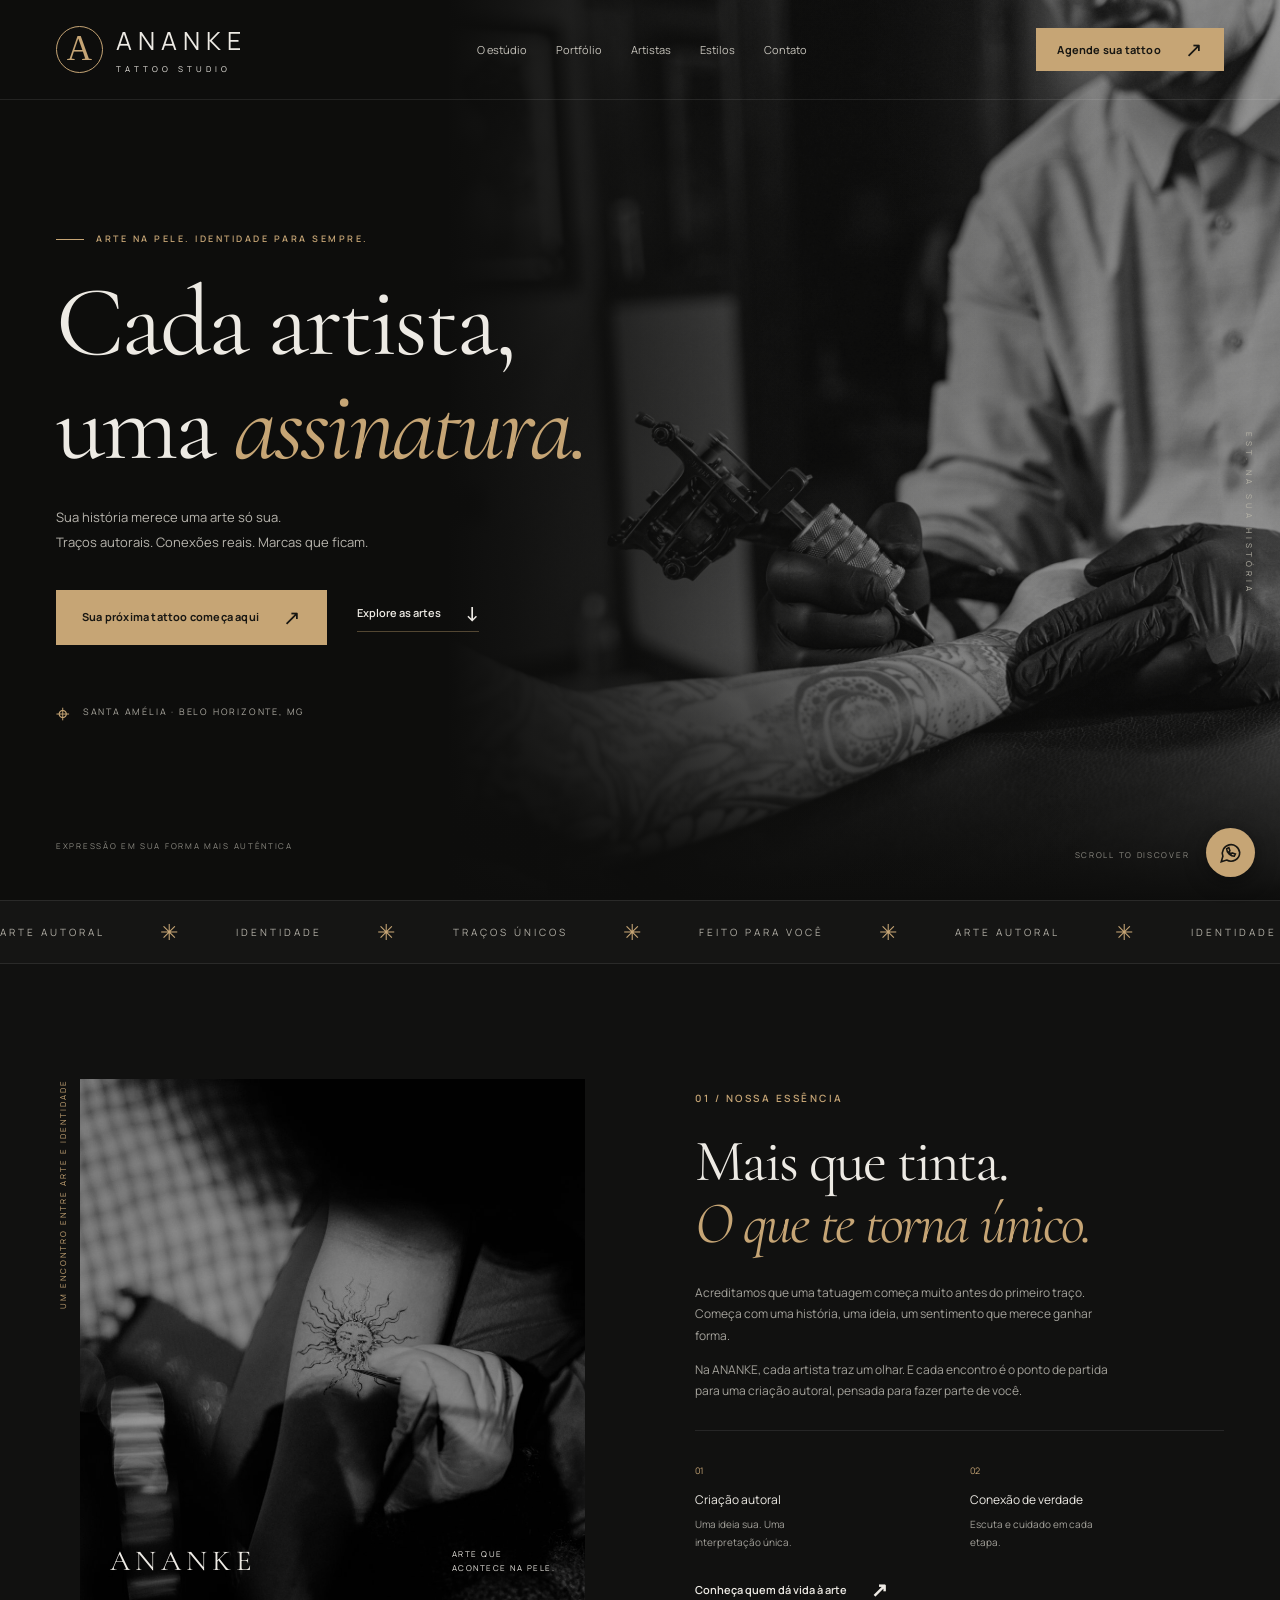
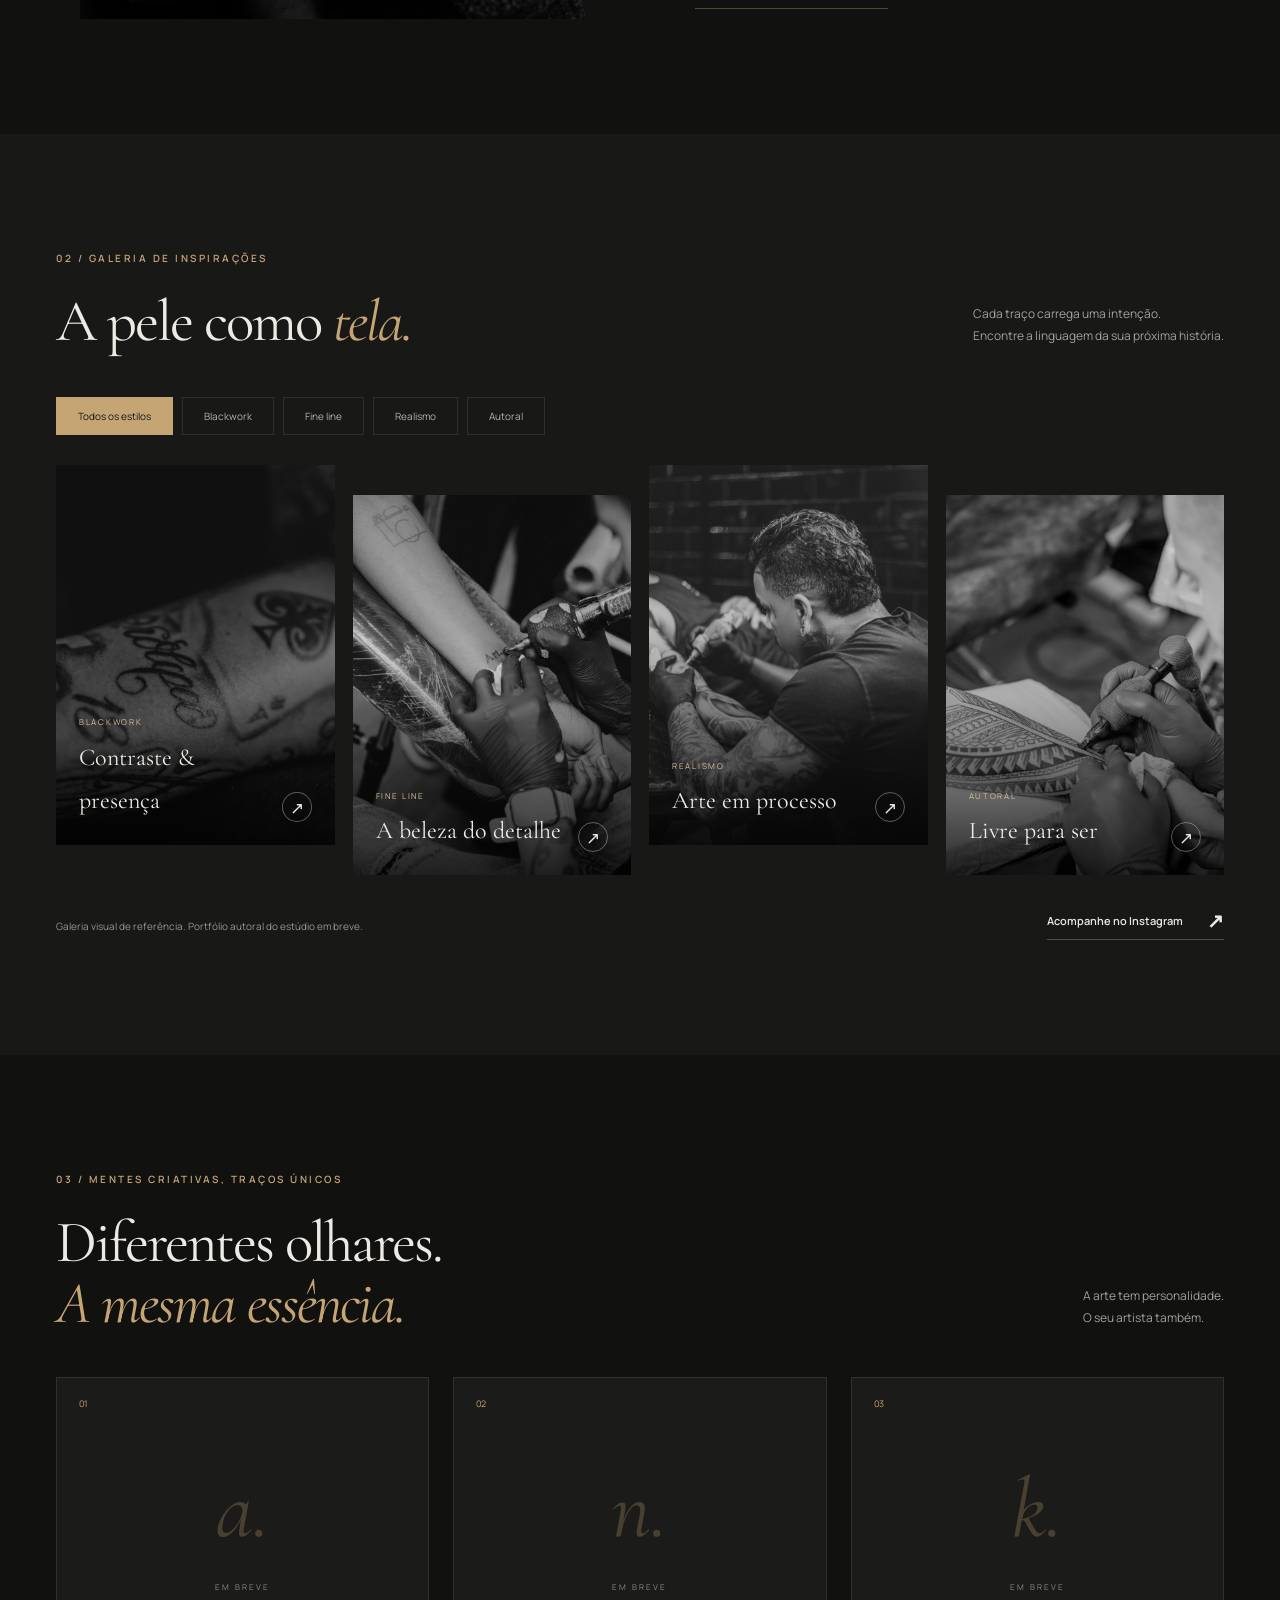
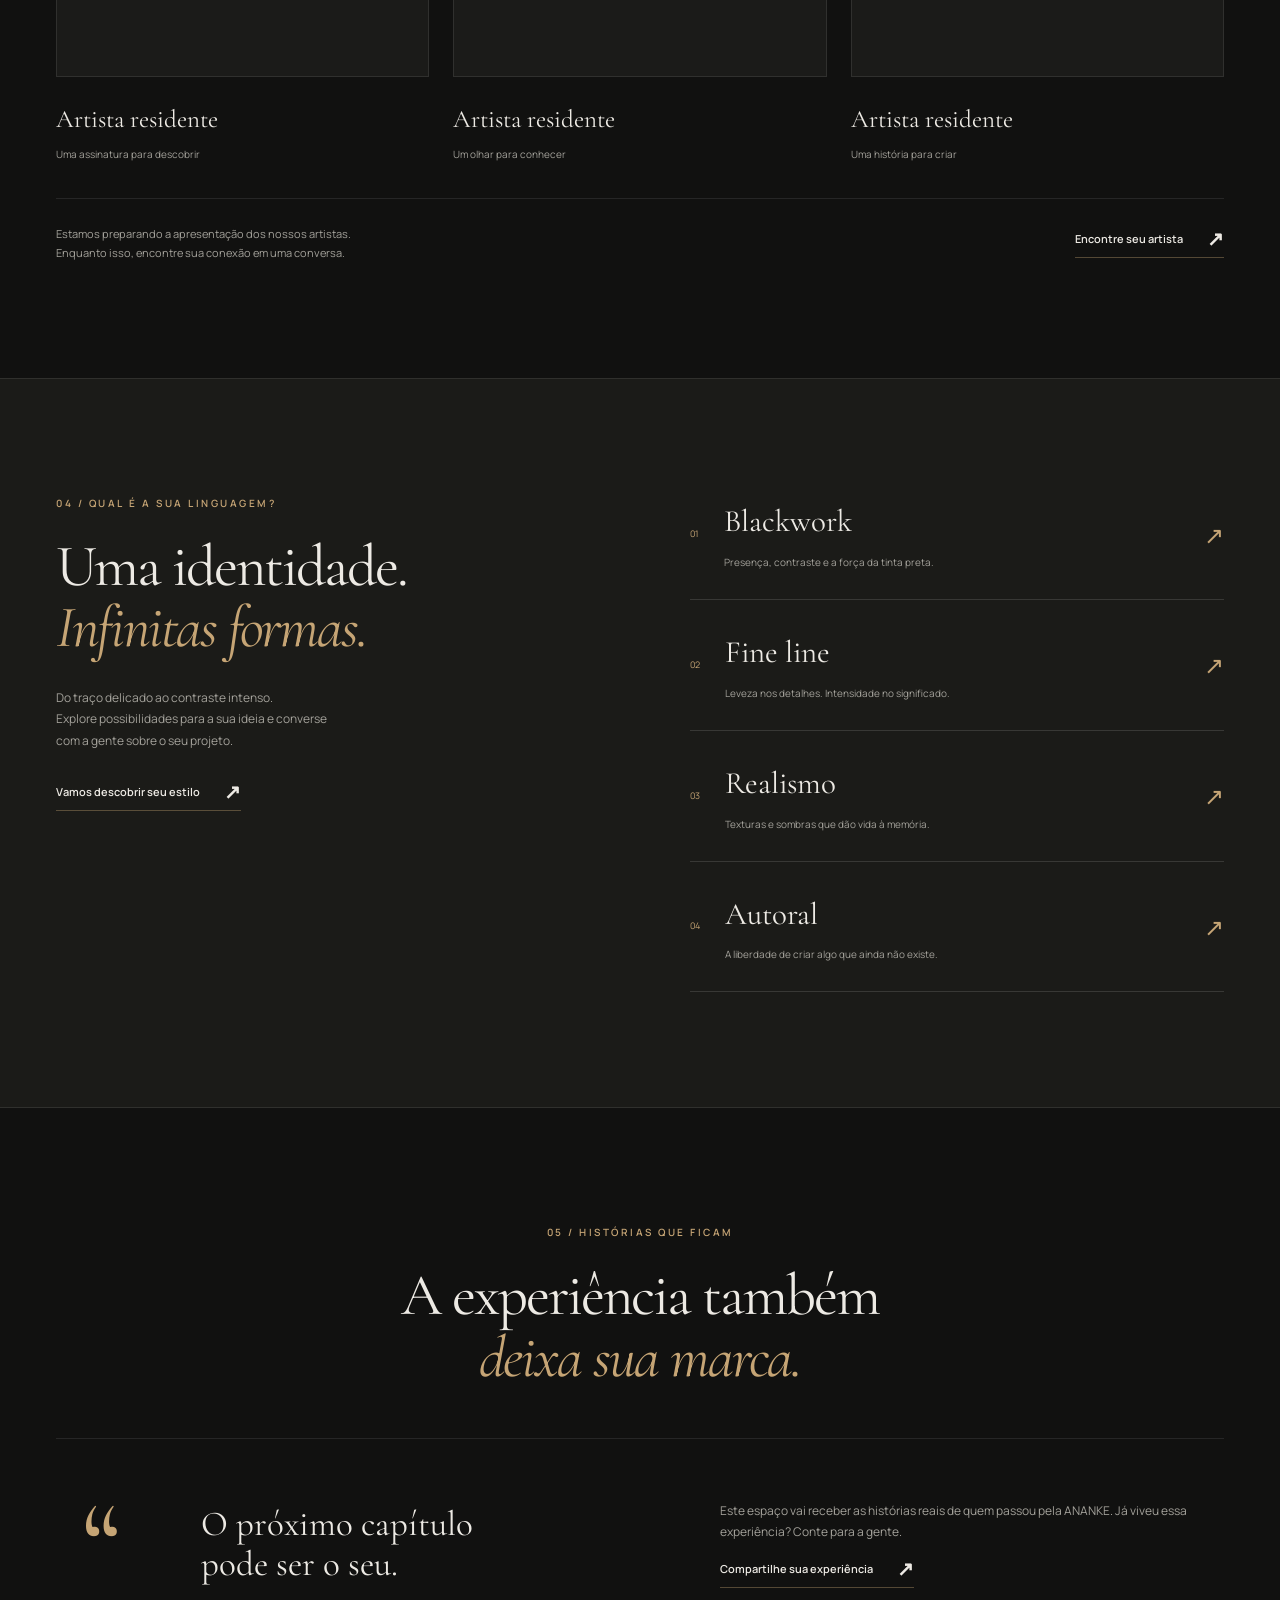
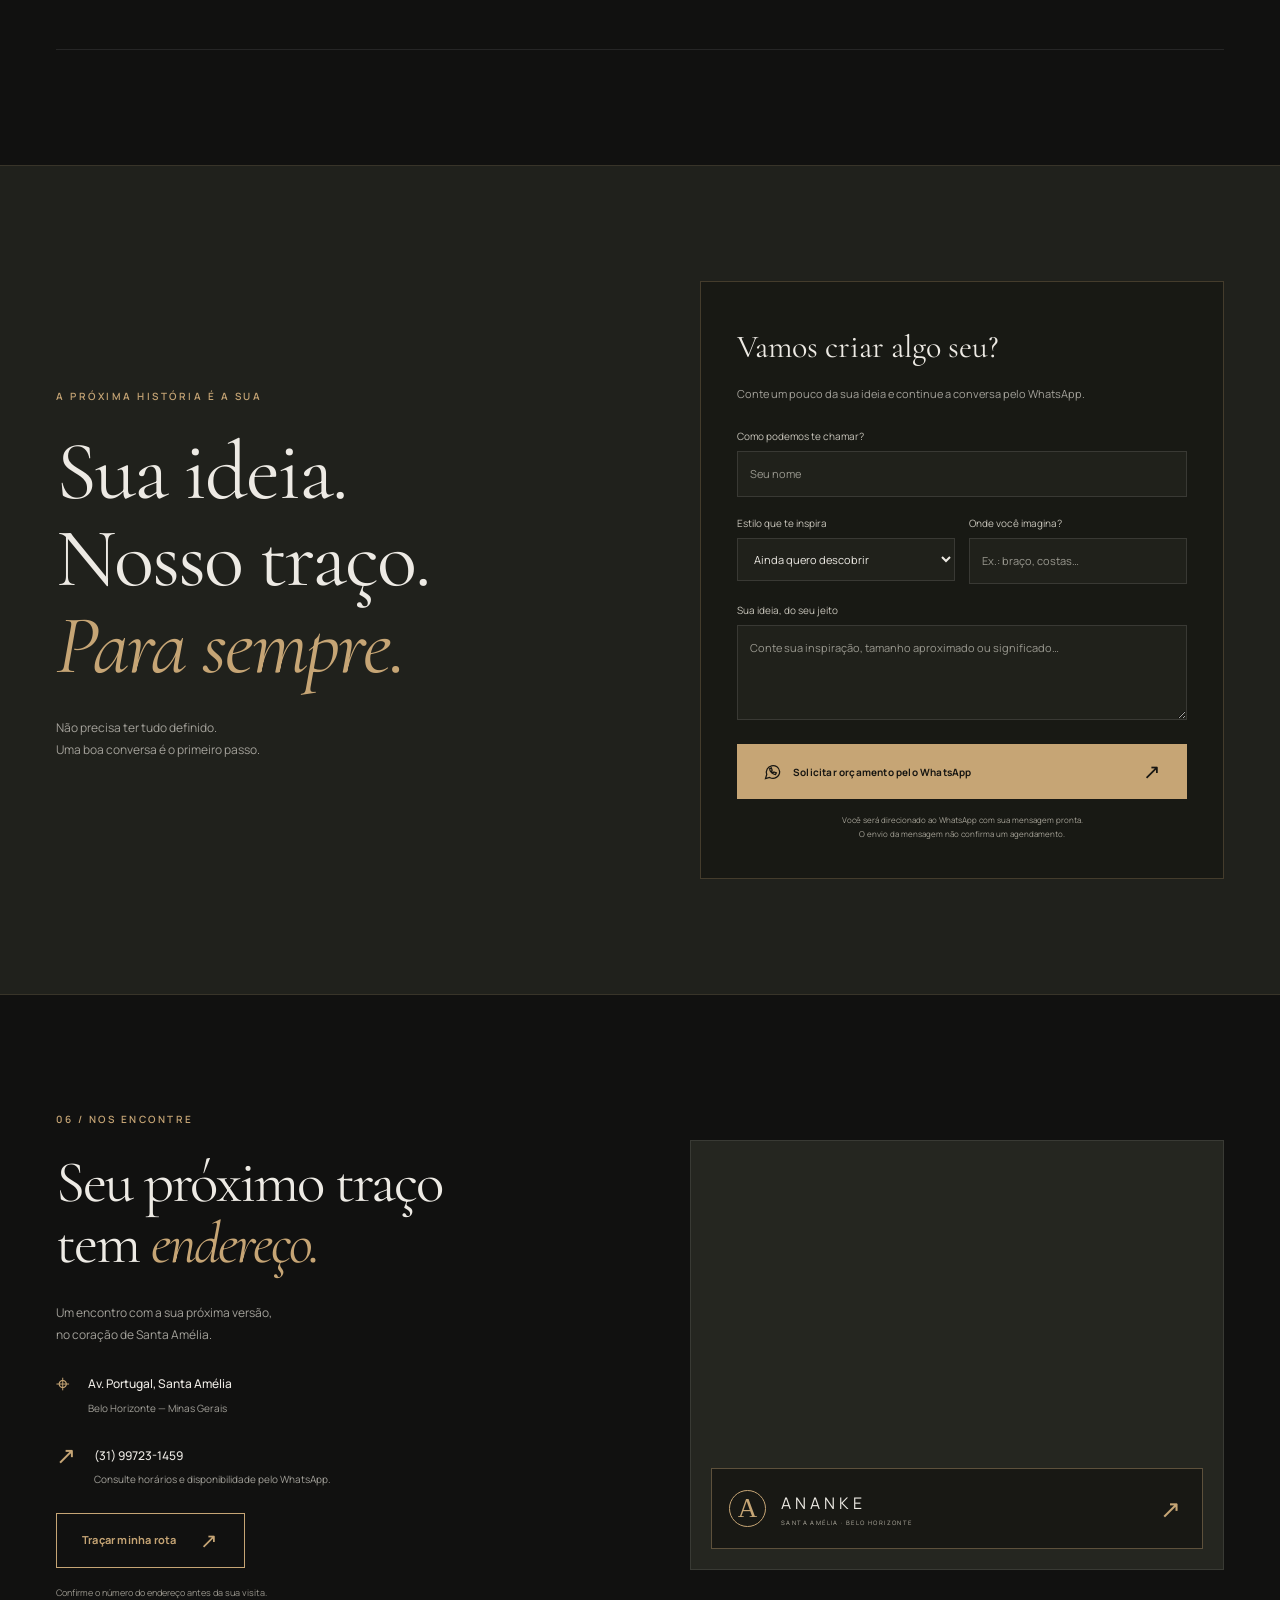
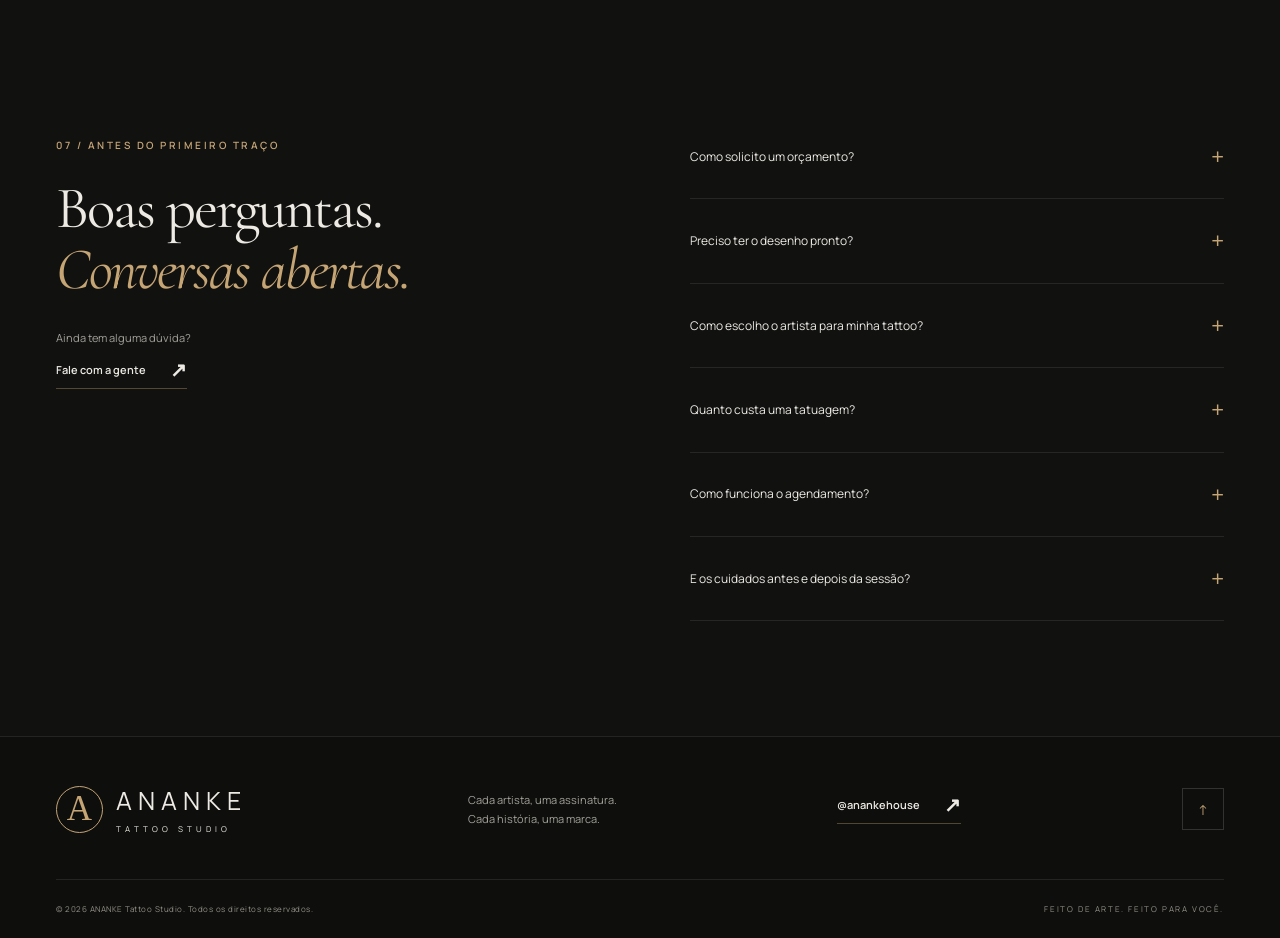
==== index.html @ 9eb3606b "Create ANANKE tattoo studio website" ====
<!DOCTYPE html>
<html lang="pt-BR">
<head>
  <meta charset="UTF-8">
  <meta name="viewport" content="width=device-width, initial-scale=1.0">
  <meta name="theme-color" content="#111110">
  <meta name="description" content="ANANKE Tattoo Studio. Cada artista, uma assinatura. Artes autorais em Santa Amélia, Belo Horizonte. Converse com a gente e transforme sua ideia em tattoo.">
  <meta property="og:title" content="ANANKE | Tattoo Studio">
  <meta property="og:description" content="Cada artista, uma assinatura. Arte autoral na sua pele. Belo Horizonte, MG.">
  <meta property="og:type" content="website">
  <meta name="twitter:card" content="summary_large_image">
  <title>ANANKE | Tattoo Studio — Cada artista, uma assinatura</title>
  <link rel="icon" href="assets/favicon.svg" type="image/svg+xml">
  <link rel="preconnect" href="https://fonts.googleapis.com">
  <link rel="preconnect" href="https://fonts.gstatic.com" crossorigin>
  <link href="https://fonts.googleapis.com/css2?family=Cormorant+Garamond:ital,wght@0,400;0,500;0,600;1,400;1,500&family=Manrope:wght@400;500;600;700&display=swap" rel="stylesheet">
  <link rel="stylesheet" href="styles.css">
  <script src="content.js" defer></script>
  <script src="script.js" defer></script>
</head>
<body>
<a class="skip-link" href="#conteudo">Pular para o conteúdo</a>
<header class="header" id="topo">
  <a class="brand" href="#inicio" aria-label="ANANKE, início"><span class="brand-symbol" aria-hidden="true">Α</span><span>ANANKE<small>TATTOO STUDIO</small></span></a>
  <nav class="nav" id="navigation" aria-label="Navegação principal"><a href="#estudio">O estúdio</a><a href="#portfolio">Portfólio</a><a href="#artistas">Artistas</a><a href="#estilos">Estilos</a><a href="#contato">Contato</a></nav>
  <a class="button button-small header-cta" data-whatsapp href="https://wa.me/5531997231459" target="_blank" rel="noopener noreferrer">Agende sua tattoo <span aria-hidden="true">↗</span></a>
  <button class="menu-toggle" aria-label="Abrir menu" aria-expanded="false" aria-controls="navigation"><span></span><span></span></button>
</header>
<main id="conteudo">
  <section class="hero" id="inicio" aria-labelledby="hero-title">
    <div class="hero-photo"><img src="assets/hero.jpg" alt="Detalhe de um artista trabalhando em uma tatuagem; fotografia de referência" fetchpriority="high" width="1800" height="2700"></div>
    <div class="hero-content container">
      <p class="eyebrow"><span></span> ARTE NA PELE. IDENTIDADE PARA SEMPRE.</p>
      <h1 id="hero-title">Cada artista,<br>uma <em>assinatura.</em></h1>
      <p class="hero-description">Sua história merece uma arte só sua.<br>Traços autorais. Conexões reais. Marcas que ficam.</p>
      <div class="hero-actions"><a class="button" data-whatsapp href="https://wa.me/5531997231459" target="_blank" rel="noopener noreferrer">Sua próxima tattoo começa aqui <span aria-hidden="true">↗</span></a><a class="text-link" href="#portfolio">Explore as artes <span aria-hidden="true">↓</span></a></div>
      <div class="hero-location"><span class="location-icon" aria-hidden="true">⌖</span> SANTA AMÉLIA · BELO HORIZONTE, MG</div>
    </div>
    <div class="hero-bottom container"><span>EXPRESSÃO EM SUA FORMA MAIS AUTÊNTICA</span><a href="#estudio" aria-label="Conheça o estúdio">SCROLL TO DISCOVER <span>↓</span></a></div>
    <span class="hero-side">EST. NA SUA HISTÓRIA</span>
  </section>
  <div class="marquee" aria-label="Arte autoral, identidade, traços únicos, feito para você"><div>ARTE AUTORAL <span>✳</span> IDENTIDADE <span>✳</span> TRAÇOS ÚNICOS <span>✳</span> FEITO PARA VOCÊ <span>✳</span> ARTE AUTORAL <span>✳</span> IDENTIDADE <span>✳</span> TRAÇOS ÚNICOS <span>✳</span></div></div>
  <section class="section studio container" id="estudio">
    <div class="studio-visual reveal"><img src="assets/studio.jpg" alt="Mãos de um tatuador durante o processo criativo; imagem de referência" loading="lazy" width="900" height="1100"><div class="image-caption"><span>ANANKE</span><span>ARTE QUE<br>ACONTECE NA PELE.</span></div><div class="vertical-label">UM ENCONTRO ENTRE ARTE E IDENTIDADE</div></div>
    <div class="studio-copy reveal"><p class="eyebrow">01 / NOSSA ESSÊNCIA</p><h2>Mais que tinta.<br><em>O que te torna único.</em></h2><p>Acreditamos que uma tatuagem começa muito antes do primeiro traço. Começa com uma história, uma ideia, um sentimento que merece ganhar forma.</p><p>Na ANANKE, cada artista traz um olhar. E cada encontro é o ponto de partida para uma criação autoral, pensada para fazer parte de você.</p><div class="values"><div><span>01</span><h3>Criação autoral</h3><p>Uma ideia sua. Uma interpretação única.</p></div><div><span>02</span><h3>Conexão de verdade</h3><p>Escuta e cuidado em cada etapa.</p></div></div><a class="text-link" href="#artistas">Conheça quem dá vida à arte <span>↗</span></a></div>
  </section>
  <section class="section portfolio" id="portfolio"><div class="container"><div class="section-heading reveal"><div><p class="eyebrow">02 / GALERIA DE INSPIRAÇÕES</p><h2>A pele como <em>tela.</em></h2></div><p>Cada traço carrega uma intenção.<br>Encontre a linguagem da sua próxima história.</p></div><div class="filter-bar" role="group" aria-label="Filtrar galeria por estilo"><button class="filter active" data-filter="all" aria-pressed="true">Todos os estilos</button><button class="filter" data-filter="blackwork" aria-pressed="false">Blackwork</button><button class="filter" data-filter="fineline" aria-pressed="false">Fine line</button><button class="filter" data-filter="realismo" aria-pressed="false">Realismo</button><button class="filter" data-filter="autoral" aria-pressed="false">Autoral</button></div><div class="gallery" id="gallery"></div><p class="gallery-status sr-only" role="status" aria-live="polite"></p><div class="gallery-footer"><p class="reference-note">Galeria visual de referência. Portfólio autoral do estúdio em breve.</p><a class="text-link" href="https://www.instagram.com/anankehouse/" target="_blank" rel="noopener noreferrer">Acompanhe no Instagram <span>↗</span></a></div></div></section>
  <section class="section artists container" id="artistas"><div class="section-heading reveal"><div><p class="eyebrow">03 / MENTES CRIATIVAS, TRAÇOS ÚNICOS</p><h2>Diferentes olhares.<br><em>A mesma essência.</em></h2></div><p>A arte tem personalidade.<br>O seu artista também.</p></div><div class="artists-grid" id="artists-grid"></div><div class="artists-footer"><p>Estamos preparando a apresentação dos nossos artistas.<br>Enquanto isso, encontre sua conexão em uma conversa.</p><a class="text-link" data-whatsapp data-message="Olá, ANANKE! Quero conhecer os artistas e encontrar o estilo ideal para minha tattoo." href="https://wa.me/5531997231459" target="_blank" rel="noopener noreferrer">Encontre seu artista <span>↗</span></a></div></section>
  <section class="section styles-section" id="estilos"><div class="container styles-layout"><div class="reveal"><p class="eyebrow">04 / QUAL É A SUA LINGUAGEM?</p><h2>Uma identidade.<br><em>Infinitas formas.</em></h2><p>Do traço delicado ao contraste intenso.<br>Explore possibilidades para a sua ideia e converse<br class="desktop-only"> com a gente sobre o seu projeto.</p><a class="text-link" href="#orcamento">Vamos descobrir seu estilo <span>↗</span></a></div><div class="style-list"><a href="#portfolio" data-style="blackwork"><span class="style-number">01</span><div><h3>Blackwork</h3><p>Presença, contraste e a força da tinta preta.</p></div><span class="round-arrow">↗</span></a><a href="#portfolio" data-style="fineline"><span class="style-number">02</span><div><h3>Fine line</h3><p>Leveza nos detalhes. Intensidade no significado.</p></div><span class="round-arrow">↗</span></a><a href="#portfolio" data-style="realismo"><span class="style-number">03</span><div><h3>Realismo</h3><p>Texturas e sombras que dão vida à memória.</p></div><span class="round-arrow">↗</span></a><a href="#portfolio" data-style="autoral"><span class="style-number">04</span><div><h3>Autoral</h3><p>A liberdade de criar algo que ainda não existe.</p></div><span class="round-arrow">↗</span></a></div></div></section>
  <section class="section reviews container" id="avaliacoes"><p class="eyebrow reveal">05 / HISTÓRIAS QUE FICAM</p><h2 class="reveal">A experiência também<br><em>deixa sua marca.</em></h2><div id="reviews-list" class="reviews-list"></div><div class="review-empty reveal"><span class="quote-mark" aria-hidden="true">“</span><p>O próximo capítulo<br>pode ser o seu.</p><div><p>Este espaço vai receber as histórias reais de quem passou pela ANANKE. Já viveu essa experiência? Conte para a gente.</p><a class="text-link" data-whatsapp data-message="Olá, ANANKE! Gostaria de compartilhar minha experiência no estúdio." href="https://wa.me/5531997231459" target="_blank" rel="noopener noreferrer">Compartilhe sua experiência <span>↗</span></a></div></div></section>
  <section class="booking section" id="orcamento"><div class="container booking-layout"><div class="reveal"><p class="eyebrow">A PRÓXIMA HISTÓRIA É A SUA</p><h2>Sua ideia.<br>Nosso traço.<br><em>Para sempre.</em></h2><p>Não precisa ter tudo definido.<br>Uma boa conversa é o primeiro passo.</p></div><form class="booking-form reveal" id="booking-form"><h3>Vamos criar algo seu?</h3><p>Conte um pouco da sua ideia e continue a conversa pelo WhatsApp.</p><label for="name">Como podemos te chamar?</label><input id="name" name="name" placeholder="Seu nome" autocomplete="given-name" maxlength="80" required><div class="form-row"><div><label for="style">Estilo que te inspira</label><select id="style" name="style"><option value="Ainda quero descobrir">Ainda quero descobrir</option>Blackwork</option><option>Fine line</option><option>Realismo</option><option>Autoral</option><option>Outro estilo</option></select></div><div><label for="placement">Onde você imagina?</label><input id="placement" name="placement" placeholder="Ex.: braço, costas…" maxlength="120"></div></div><label for="idea">Sua ideia, do seu jeito</label><textarea id="idea" name="idea" rows="3" placeholder="Conte sua inspiração, tamanho aproximado ou significado…" maxlength="1500"></textarea><button class="button" type="submit"><svg class="icon" aria-hidden="true" viewBox="0 0 24 24" fill="none" stroke="currentColor" stroke-width="1.5"><path d="M20 11.5a8 8 0 0 1-12 7L3 20l1.5-5a8 8 0 1 1 15.5-3.5Z"/><path d="M8 8c0 4 4 7 7 7l1-2-3-1-1 1-2-2 1-1-1-3Z"/></svg>Solicitar orçamento pelo WhatsApp <span>↗</span></button><small>Você será direcionado ao WhatsApp com sua mensagem pronta.<br>O envio da mensagem não confirma um agendamento.</small></form></div></section>
  <section class="section location container" id="contato"><div class="location-copy reveal"><p class="eyebrow">06 / NOS ENCONTRE</p><h2>Seu próximo traço<br>tem <em>endereço.</em></h2><p>Um encontro com a sua próxima versão,<br>no coração de Santa Amélia.</p><div class="contact-line"><span>⌖</span><div><strong>Av. Portugal, Santa Amélia</strong><p>Belo Horizonte — Minas Gerais</p></div></div><div class="contact-line"><span>↗</span><div><a href="tel:+5531997231459">(31) 99723-1459</a><p>Consulte horários e disponibilidade pelo WhatsApp.</p></div></div><a class="button button-outline" href="https://www.google.com/maps/search/?api=1&query=ANANKE+Tattoo+Studio+Av.+Portugal+Santa+Amelia+Belo+Horizonte" target="_blank" rel="noopener noreferrer">Traçar minha rota <span>↗</span></a><p class="reference-note">Confirme o número do endereço antes da sua visita.</p></div><div class="map-panel reveal"><iframe title="Mapa da Avenida Portugal, Santa Amélia, Belo Horizonte" src="https://maps.google.com/maps?q=Avenida%20Portugal%2C%20Santa%20Amelia%2C%20Belo%20Horizonte&z=14&output=embed" loading="lazy" referrerpolicy="no-referrer-when-downgrade" allowfullscreen></iframe><div class="map-label"><span class="brand-symbol">Α</span><div>ANANKE<small>SANTA AMÉLIA · BELO HORIZONTE</small></div><span>↗</span></div></div></section>
  <section class="section faq container" id="faq"><div class="reveal"><p class="eyebrow">07 / ANTES DO PRIMEIRO TRAÇO</p><h2>Boas perguntas.<br><em>Conversas abertas.</em></h2><p>Ainda tem alguma dúvida?</p><a class="text-link" data-whatsapp href="https://wa.me/5531997231459" target="_blank" rel="noopener noreferrer">Fale com a gente <span>↗</span></a></div><div class="faq-list"><details><summary>Como solicito um orçamento?<span>+</span></summary><p>Preencha o formulário acima ou chame pelo WhatsApp. Conte sua ideia, o local do corpo e o tamanho aproximado. Se tiver referências, envie também. A equipe vai conversar com você sobre o projeto, valores e disponibilidade.</p></details><details><summary>Preciso ter o desenho pronto?<span>+</span></summary><p>Não. Você pode trazer uma ideia, referências ou um significado. A proposta é conversar com o artista e construir uma arte que tenha a ver com você.</p></details><details><summary>Como escolho o artista para minha tattoo?<span>+</span></summary><p>Conte qual estilo você procura e conheça os trabalhos da equipe pelo Instagram ou WhatsApp. A equipe pode ajudar a encontrar o artista cuja linguagem combina com seu projeto.</p></details><details><summary>Quanto custa uma tatuagem?<span>+</span></summary><p>O orçamento depende da proposta, do tamanho, do local do corpo, dos detalhes e do tempo de execução. Converse com a equipe para receber uma avaliação personalizada.</p></details><details><summary>Como funciona o agendamento?<span>+</span></summary><p>Após alinhar o projeto e o orçamento, combine diretamente com a equipe a data, o horário e as condições da reserva. O agendamento só fica confirmado após essa conversa.</p></details><details><summary>E os cuidados antes e depois da sessão?<span>+</span></summary><p>Peça ao seu artista as orientações específicas de preparação e cuidados com a sua tatuagem. Se tiver alguma condição de saúde ou dúvida médica, consulte um profissional de saúde antes de agendar.</p></details></div></section>
</main>
<footer class="footer"><div class="container footer-top"><a class="brand" href="#inicio"><span class="brand-symbol" aria-hidden="true">Α</span><span>ANANKE<small>TATTOO STUDIO</small></span></a><p>Cada artista, uma assinatura.<br>Cada história, uma marca.</p><a class="text-link" href="https://www.instagram.com/anankehouse/" target="_blank" rel="noopener noreferrer">@anankehouse <span>↗</span></a><a class="back-top" href="#inicio" aria-label="Voltar ao início">↑</a></div><div class="container footer-bottom"><span>© <span id="year">2026</span> ANANKE Tattoo Studio. Todos os direitos reservados.</span><span>FEITO DE ARTE. FEITO PARA VOCÊ.</span></div></footer>
<a class="floating-whatsapp" data-whatsapp href="https://wa.me/5531997231459" target="_blank" rel="noopener noreferrer" aria-label="Converse com a ANANKE no WhatsApp"><svg viewBox="0 0 24 24" fill="none" stroke="currentColor" stroke-width="1.5" aria-hidden="true"><path d="M20 11.5a8 8 0 0 1-12 7L3 20l1.5-5a8 8 0 1 1 15.5-3.5Z"/><path d="M8 8c0 4 4 7 7 7l1-2-3-1-1 1-2-2 1-1-1-3Z"/></svg><span>Vamos conversar</span></a>
<dialog class="lightbox" id="lightbox"><button class="lightbox-close" aria-label="Fechar imagem">×</button><button class="lightbox-prev" aria-label="Imagem anterior">←</button><figure><img id="lightbox-image" src="assets/hero.jpg" alt=""><figcaption id="lightbox-caption"></figcaption></figure><button class="lightbox-next" aria-label="Próxima imagem">→</button></dialog>
</body>
</html>
---- styles.css ----
:root{--bg:#111110;--surface:#181817;--gold:#c6a575;--gold-light:#e0c397;--text:#edeae4;--muted:#a3a19a;--line:#ffffff17;--serif:'Cormorant Garamond',Georgia,serif;--sans:'Manrope',Arial,sans-serif}*{box-sizing:border-box}html{scroll-behavior:smooth;scroll-padding-top:92px}body{margin:0;background:var(--bg);color:var(--text);font-family:var(--sans);font-size:14px;line-height:1.8}body.modal-open{overflow:hidden}a{color:inherit;text-decoration:none}button,input,select,textarea{font:inherit}button,a,input,textarea,select{-webkit-tap-highlight-color:transparent}button{cursor:pointer}img{display:block;width:100%;object-fit:cover}button{color:inherit}::selection{background:var(--gold);color:var(--bg)}:focus-visible{outline:2px solid var(--gold);outline-offset:6px}.container{width:min(1280px,calc(100% - 112px));margin-inline:auto}.section{padding-block:115px}h1,h2,h3,p{margin-top:0}h1,h2,h3{font-weight:400}h1,h2{font-family:var(--serif);line-height:1.04;letter-spacing:-2px}h2{font-size:clamp(44px,4.6vw,66px);margin-bottom:28px}em{font-weight:400;color:var(--gold)}p{color:var(--muted)}.eyebrow{font-size:10px;font-weight:600;letter-spacing:2.5px;color:var(--gold);margin-bottom:24px}.header{position:absolute;top:0;z-index:10;width:100%;height:100px;display:flex;align-items:center;padding:0 56px;border-bottom:1px solid var(--line);gap:35px}.brand{display:flex;gap:13px;align-items:center;font-size:25px;letter-spacing:6px;line-height:1.25;flex-shrink:0}.brand small{display:block;font-family:var(--sans);font-size:8px;letter-spacing:4px;margin-top:7px}.brand-symbol{font-family:var(--serif);display:flex;width:47px;height:47px;border:1px solid var(--gold);border-radius:50%;align-items:center;justify-content:center;font-size:35px;letter-spacing:0;color:var(--gold)}.nav{margin:auto;display:flex;gap:29px}.nav a{font-size:11px;color:#c6c3bb;transition:color .2s}.nav a:hover,.text-link:hover{color:var(--gold)}.button{display:inline-flex;justify-content:center;align-items:center;gap:24px;background:var(--gold);color:#171612;min-height:55px;padding:16px 25px;font-size:11px;font-weight:700;border:1px solid var(--gold);transition:background .2s,transform .2s;letter-spacing:.2px}.button:hover{background:var(--gold-light);transform:translateY(-2px)}.button span{font-size:21px;font-weight:400;line-height:1}.button-small{min-height:43px;padding:10px 20px}.button-outline{background:transparent;color:var(--gold)}.button-outline:hover{color:#171612}.text-link{display:inline-flex;align-items:center;gap:24px;font-size:11px;font-weight:600;border-bottom:1px solid #b99b6d66;padding-bottom:8px;transition:color .2s}.text-link span{font-size:20px;line-height:1}.menu-toggle{display:none}.hero{min-height:800px;height:min(920px,100svh);position:relative;display:flex;align-items:center;overflow:hidden;background:#0d0d0c}.hero-photo{position:absolute;inset:0 0 0 35%;}.hero-photo img{height:100%;object-position:center 44%;filter:grayscale(1);opacity:.7}.hero-photo:after{content:'';position:absolute;inset:0;background:linear-gradient(90deg,#0d0d0c 0%,#0d0d0ce6 8%,#0d0d0c42 45%,#0d0d0c00 80%),linear-gradient(0deg,#0d0d0c 0%,transparent 28%,#0d0d0c22 80%)}.hero-content{position:relative;padding-top:65px;z-index:1}.hero .eyebrow{display:flex;align-items:center;gap:12px;font-size:9px}.hero .eyebrow span{height:1px;width:28px;background:var(--gold)}h1{font-size:clamp(72px,7.8vw,112px);margin:0 0 26px;letter-spacing:-3px}.hero-description{font-size:13px;line-height:1.9;color:#b8b5ae;max-width:390px}.hero-actions{display:flex;gap:30px;align-items:center;margin-top:35px}.hero-location{font-size:9px;letter-spacing:1.8px;color:#aaa79f;display:flex;align-items:center;gap:11px;margin-top:46px}.location-icon{font-size:24px;color:var(--gold)}.hero-bottom{position:absolute;bottom:29px;left:0;right:0;display:flex;justify-content:space-between;font-size:8px;letter-spacing:1.7px;color:#8d8b83}.hero-bottom a{display:flex;gap:20px;align-items:center}.hero-bottom a span{font-size:18px;color:var(--gold)}.hero-side{position:absolute;right:24px;top:48%;writing-mode:vertical-rl;font-size:8px;letter-spacing:4px;color:#b6b3a7}.marquee{border-top:1px solid var(--line);border-bottom:1px solid var(--line);padding:20px 0;overflow:hidden;background:#151514;white-space:nowrap}.marquee>div{display:flex;gap:55px;align-items:center;width:max-content;animation:marquee 55s linear infinite;font-size:10px;letter-spacing:3px;color:#b1aea5}.marquee span{color:var(--gold);font-size:22px;line-height:1}.studio{display:grid;grid-template-columns:1fr 1fr;gap:110px;align-items:center}.studio-visual{position:relative;padding-left:24px}.studio-visual img{height:540px;filter:grayscale(1) brightness(.66);object-position:center}.image-caption{position:absolute;bottom:32px;left:54px;right:30px;display:flex;align-items:center;justify-content:space-between}.image-caption>span:first-child{font-family:var(--serif);font-size:29px;letter-spacing:5px}.image-caption>span:last-child{font-size:8px;letter-spacing:1.5px}.vertical-label{position:absolute;left:0;top:0;writing-mode:vertical-rl;transform:rotate(180deg);font-size:8px;letter-spacing:2px;color:var(--gold)}.studio-copy>p:not(.eyebrow){font-size:12px;max-width:430px}.values{display:grid;grid-template-columns:1fr 1fr;gap:20px;border-top:1px solid var(--line);margin-top:28px;padding:25px 0 15px}.values span{font-size:9px;color:var(--gold)}.values h3{font-size:12px;margin:8px 0 4px}.values p{font-size:10px;max-width:150px}.portfolio{background:var(--surface)}.section-heading{display:flex;justify-content:space-between;align-items:flex-end;gap:35px;margin-bottom:35px}.section-heading h2{margin-bottom:0}.section-heading>p{font-size:12px;margin-bottom:6px}.filter-bar{display:flex;gap:9px;padding-block:10px 30px;flex-wrap:wrap}.filter{border:1px solid #ffffff18;background:transparent;padding:9px 21px;border-radius:0;font-size:10px;color:#b5b2a8;transition:all .2s}.filter:hover{border-color:var(--gold)}.filter.active{background:var(--gold);border-color:var(--gold);color:#171612}.gallery{display:grid;grid-template-columns:repeat(4,1fr);gap:18px}.gallery-card{position:relative;padding:0;border:0;text-align:left;min-width:0;background:#252421;height:380px;overflow:hidden}.gallery-card:nth-child(even){margin-top:30px}.gallery-card img{height:100%;filter:grayscale(1) brightness(.8);transition:transform .65s,filter .65s}.gallery-card:hover img{transform:scale(1.06);filter:grayscale(.4) brightness(.95)}.gallery-overlay{position:absolute;inset:0;background:linear-gradient(transparent 45%,#000c);display:flex;justify-content:space-between;align-items:flex-end;padding:23px}.gallery-overlay small{display:block;font-size:8px;letter-spacing:1.7px;color:#d8c19c;margin-bottom:6px}.gallery-overlay strong{font-family:var(--serif);font-size:24px;font-weight:400}.gallery-overlay>span{border:1px solid #ffffff55;border-radius:50%;width:30px;height:30px;display:grid;place-items:center;font-size:17px}.gallery-footer{display:flex;align-items:center;justify-content:space-between;margin-top:36px;gap:20px}.reference-note{font-size:10px;color:#99968d;margin:0}.artists-grid{display:grid;grid-template-columns:repeat(3,1fr);gap:24px;margin-top:42px}.artist-photo{height:300px;position:relative;overflow:hidden;background:#1b1b19;border:1px solid var(--line);display:flex;flex-direction:column;align-items:center;justify-content:center}.artist-photo .artist-monogram{font-family:var(--serif);font-size:85px;font-style:italic;color:#c6a57545;line-height:1.2}.artist-photo .artist-placeholder-label{font-size:8px;letter-spacing:2px;color:#8c887e;margin-top:20px}.artist-photo img{height:100%;filter:grayscale(1)}.artist-number{position:absolute;top:18px;left:22px;font-size:9px;color:var(--gold)}.artist-info{display:flex;justify-content:space-between;padding-top:20px}.artist-info h3{font-family:var(--serif);font-size:25px;margin:0}.artist-info p{font-size:10px;margin:3px 0 0}.artist-info>span{color:var(--gold);font-size:20px}.artists-footer{display:flex;justify-content:space-between;align-items:center;border-top:1px solid var(--line);padding-top:25px;margin-top:35px;gap:25px}.artists-footer p{font-size:11px;margin:0}.styles-section{background:#1b1b18;border-block:1px solid var(--line)}.styles-layout{display:grid;grid-template-columns:1fr 1fr;gap:100px}.styles-layout>div>p:not(.eyebrow){font-size:12px;margin:27px 0}.style-list>a{display:flex;gap:25px;align-items:center;padding:25px 0;border-bottom:1px solid #ffffff20}.style-list>a:first-child{padding-top:0}.style-number{font-size:9px;color:var(--gold)}.style-list h3{font-size:31px;font-family:var(--serif);margin:0}.style-list p{font-size:10px;margin:3px 0}.round-arrow{margin-left:auto;font-size:24px;color:var(--gold);transition:transform .2s}.style-list>a:hover .round-arrow{transform:translate(4px,-4px)}.reviews{text-align:center}.review-empty{text-align:left;display:grid;grid-template-columns:80px 1fr 1fr;gap:40px;align-items:center;border-block:1px solid var(--line);margin-top:50px;padding:45px 25px}.quote-mark{font-family:var(--serif);font-size:120px;line-height:1;color:var(--gold)}.review-empty>p{font-family:var(--serif);font-size:35px;line-height:1.15;color:var(--text);margin:0}.review-empty>div>p{font-size:12px}.reviews-list:empty{display:none}.review-card{text-align:left;padding:30px;background:var(--surface)}.booking{background:#20211c;position:relative;border-block:1px solid #c6a57525}.booking-layout{display:grid;grid-template-columns:1fr 1fr;gap:120px;align-items:center}.booking h2{font-size:clamp(65px,6.5vw,92px)}.booking-layout>div>p:last-child{font-size:12px}.booking-form{padding:36px;border:1px solid #c6a57540;background:#181914}.booking-form h3{font-family:var(--serif);font-size:32px;margin-bottom:9px}.booking-form>p{font-size:11px;margin-bottom:23px}.booking-form label{display:block;font-size:10px;margin-bottom:6px;color:#c7c4ba}.booking-form input,.booking-form select,.booking-form textarea{border:1px solid #ffffff1c;background:#20211b;padding:12px;color:var(--text);font-size:11px;width:100%;border-radius:0;margin-bottom:17px;outline-offset:2px;color-scheme:dark}.booking-form input::placeholder,.booking-form textarea::placeholder{color:#99988f}.booking-form textarea{resize:vertical;min-height:95px}.form-row{display:grid;grid-template-columns:1fr 1fr;gap:14px}.form-row>div{min-width:0}.booking-form .button{width:100%;gap:10px;font-size:10px}.booking-form .button>span{margin-left:auto}.icon{width:20px;height:20px;flex-shrink:0}.booking-form>small{display:block;text-align:center;font-size:8px;line-height:1.8;color:#a4a196;margin-top:14px}.location{display:grid;grid-template-columns:1fr 1fr;gap:100px;align-items:center}.location-copy>p:not(.eyebrow){font-size:12px}.contact-line{display:flex;gap:18px;margin:25px 0}.contact-line>span{font-size:24px;color:var(--gold);line-height:1.1}.contact-line strong,.contact-line a{font-size:12px;font-weight:500}.contact-line p{font-size:10px;margin:3px 0 0}.location-copy>.reference-note{margin-top:17px;font-size:9px!important}.map-panel{height:430px;position:relative;background:#252620;border:1px solid var(--line);overflow:hidden}.map-panel iframe{border:0;width:100%;height:100%;filter:grayscale(1) invert(.91) contrast(.8);opacity:.85}.map-label{position:absolute;left:20px;right:20px;bottom:20px;background:#171713eb;border:1px solid #c6a57566;padding:17px;display:flex;align-items:center;gap:15px;font-size:16px;letter-spacing:4px;pointer-events:none}.map-label small{display:block;font-size:6px;letter-spacing:1.4px;color:#b9b5a8}.map-label>.brand-symbol{width:37px;height:37px;font-size:27px}.map-label>span:last-child{margin-left:auto;font-size:25px;color:var(--gold)}.faq{padding-top:20px;display:grid;grid-template-columns:1fr 1fr;gap:100px}.faq>div>p:not(.eyebrow){font-size:11px;margin:28px 0 8px}.faq-list details{border-bottom:1px solid var(--line);padding:21px 0}.faq-list details:first-child{padding-top:0}.faq-list summary{cursor:pointer;list-style:none;display:flex;justify-content:space-between;gap:15px;align-items:center;font-size:12px}.faq-list summary::-webkit-details-marker{display:none}.faq-list summary span{color:var(--gold);font-size:23px;font-weight:400;transition:transform .2s}.faq-list details[open] summary span{transform:rotate(45deg)}.faq-list details p{font-size:11px;line-height:1.9;margin:14px 28px 0 0}.footer{border-top:1px solid var(--line);padding-top:48px;background:#0e0e0d}.footer-top{display:flex;align-items:center;justify-content:space-between;gap:30px;padding-bottom:45px}.footer-top p{font-size:11px;margin:0}.back-top{width:42px;height:42px;display:grid;place-items:center;border:1px solid #ffffff26;color:var(--gold)}.footer-bottom{border-top:1px solid var(--line);padding-block:22px;display:flex;justify-content:space-between;font-size:8px;color:#939087;letter-spacing:.5px}.footer-bottom>span:last-child{letter-spacing:1.6px}.floating-whatsapp{position:fixed;right:25px;bottom:23px;width:49px;height:49px;display:flex;align-items:center;justify-content:center;background:var(--gold);color:#171612;z-index:9;border-radius:50%;box-shadow:0 4px 22px #0006}.floating-whatsapp svg{width:26px;height:26px}.floating-whatsapp>span{position:absolute;right:60px;white-space:nowrap;font-size:10px;background:#25231c;color:var(--text);padding:7px 14px;border:1px solid #c6a57544;opacity:0;transform:translateX(5px);transition:all .2s;pointer-events:none}.floating-whatsapp:hover>span,.floating-whatsapp:focus-visible>span{opacity:1;transform:translateX(0)}.lightbox{background:#121210;color:var(--text);border:1px solid #c6a57544;width:min(900px,95vw);max-height:95svh;padding:35px 55px}.lightbox::backdrop{background:#000e;backdrop-filter:blur(8px)}.lightbox figure{margin:0}.lightbox img{max-height:75svh;object-fit:contain}.lightbox figcaption{text-align:center;padding-top:14px;font-size:11px;color:var(--muted)}.lightbox button{position:absolute;background:transparent;border:0;font-size:28px;z-index:1}.lightbox-close{right:12px;top:4px}.lightbox-prev{left:8px;top:45%}.lightbox-next{right:8px;top:45%}.skip-link{position:fixed;top:-80px;left:20px;background:var(--gold);color:#111;padding:10px 20px;z-index:100}.skip-link:focus{top:10px}.sr-only{position:absolute;width:1px;height:1px;padding:0;margin:-1px;overflow:hidden;clip:rect(0,0,0,0);white-space:nowrap;border:0}.reveal-ready{opacity:0;transform:translateY(22px);transition:opacity .8s ease,transform .8s ease}.reveal-ready.visible{opacity:1;transform:translateY(0)}@keyframes marquee{to{transform:translateX(-35%)}}@media(min-width:1600px){.header{padding-inline:max(56px,calc((100% - 1400px)/2))}.hero-photo{inset-inline-start:40%}}@media(max-width:1100px){.container{width:calc(100% - 72px)}.header{padding-inline:36px;gap:20px}.nav{gap:19px}.header .brand{font-size:21px;letter-spacing:4px}.header-cta{font-size:9px;padding-inline:14px}.studio,.styles-layout,.booking-layout,.location,.faq{gap:55px}.gallery{gap:14px}.gallery-card{height:315px}.hero-actions{gap:22px}.hero-actions .button{font-size:10px;padding-inline:20px}.hero-photo{inset-inline-start:25%}.artist-photo{height:260px}.booking-form{padding:28px}.section{padding-block:90px}.faq{padding-top:10px}.review-empty{gap:25px}}@media(max-width:800px){.header{height:82px}.header-cta{margin-left:auto}.nav{position:absolute;top:81px;left:0;right:0;background:#161612fa;display:none;flex-direction:column;padding:28px 36px;gap:23px;border-bottom:1px solid #c6a57533}.nav.open{display:flex}.nav a{font-size:15px}.menu-toggle{display:flex;flex-direction:column;gap:7px;background:none;border:0;padding:10px 0 10px 10px;z-index:2}.menu-toggle span{display:block;width:24px;height:1px;background:var(--text);transition:transform .2s}.menu-toggle[aria-expanded=true] span:first-child{transform:translateY(4px) rotate(45deg)}.menu-toggle[aria-expanded=true] span:last-child{transform:translateY(-4px) rotate(-45deg)}.hero{min-height:720px;height:90svh;max-height:900px}.hero-photo{inset:0 0 0 12%}.hero-photo:after{background:linear-gradient(90deg,#0d0d0cee,#0d0d0c77 65%,#0d0d0c11),linear-gradient(0deg,#0d0d0c,transparent 70%)}h1{font-size:88px}.hero-content{padding-top:70px}.hero-side{display:none}.studio{gap:40px}.studio-visual img{height:480px}.studio h2{font-size:45px}.values{gap:10px}.section-heading>p{max-width:225px}.gallery{grid-template-columns:repeat(2,1fr);gap:22px}.gallery-card{height:380px}.gallery-card:nth-child(even){margin-top:0}.gallery-card:nth-child(2){margin-top:28px}.gallery-card:nth-child(3){margin-top:-28px}.gallery-overlay strong{font-size:27px}.artists-grid{gap:17px}.artist-photo{height:235px}.artist-info h3{font-size:22px}.styles-layout,.booking-layout,.location,.faq{gap:40px}.booking-form{padding:24px}.booking h2{font-size:65px}.booking-form .form-row{grid-template-columns:1fr;gap:0}.booking-form .button{font-size:9px;padding-inline:12px}.map-panel{height:460px}.review-empty{grid-template-columns:40px 1fr 1.25fr;padding-inline:0}.review-empty>p{font-size:29px}.quote-mark{font-size:85px}.footer-top .brand{font-size:20px}.footer-top{gap:20px}.footer-top p{display:none}}@media(max-width:600px){.container{width:calc(100% - 42px)}.section{padding-block:70px}.header{padding-inline:21px;gap:12px}.header .brand{font-size:19px;letter-spacing:4px;gap:9px}.header .brand-symbol{width:37px;height:37px;font-size:28px}.header .brand small{font-size:6px;letter-spacing:3px}.header-cta{font-size:8px;gap:10px;min-height:36px;padding:8px 10px}.header-cta>span{font-size:17px}.hero{min-height:740px;height:93svh;max-height:890px}.hero-photo{inset:0 0 0 0}.hero-photo img{object-position:60% center;opacity:.62}.hero-photo:after{background:linear-gradient(90deg,#0d0d0cc4,#0d0d0c33),linear-gradient(0deg,#0d0d0c 0%,#0d0d0c40 55%,#0d0d0c66 100%)}.hero-content{padding-top:60px}.hero .eyebrow{font-size:7px;letter-spacing:1.5px;gap:9px;margin-bottom:29px}.hero .eyebrow span{width:18px}h1{font-size:clamp(61px,13vw,78px);letter-spacing:-2px;margin-bottom:25px}.hero-description{font-size:11px}.hero-actions{flex-direction:column;align-items:flex-start;gap:22px;margin-top:30px}.hero-actions .button{min-height:51px;font-size:10px}.hero-actions .text-link{font-size:10px}.hero-location{font-size:7px;letter-spacing:1.4px;margin-top:34px}.hero-bottom{bottom:21px;font-size:6px;letter-spacing:1.2px}.hero-bottom a{font-size:0;gap:0}.hero-bottom a span{font-size:21px}.marquee{padding-block:17px}.marquee>div{font-size:8px;gap:30px;letter-spacing:2px}.marquee span{font-size:17px}.studio{grid-template-columns:1fr;gap:42px}.studio-visual{padding-left:18px}.studio-visual img{height:430px;object-position:center 45%}.vertical-label{font-size:7px}.image-caption{left:42px}.studio-copy h2,h2{font-size:47px;letter-spacing:-1.5px}.eyebrow{font-size:8px;letter-spacing:2px;margin-bottom:20px}.studio-copy>p:not(.eyebrow){font-size:12px}.values{gap:30px}.values p{max-width:100%;font-size:10px}.section-heading{display:block;margin-bottom:25px}.section-heading>p{margin:22px 0 0;max-width:none;font-size:11px}.filter-bar{gap:7px;padding-bottom:23px}.filter{padding:7px 12px;font-size:9px}.gallery{gap:11px}.gallery-card{height:265px}.gallery-card:nth-child(2){margin-top:20px}.gallery-card:nth-child(3){margin-top:-20px}.gallery-overlay{padding:14px}.gallery-overlay small{font-size:6px;letter-spacing:1px}.gallery-overlay strong{font-size:22px}.gallery-overlay>span{width:23px;height:23px;font-size:14px}.gallery-footer{align-items:flex-start;flex-direction:column;margin-top:23px;gap:20px}.reference-note{font-size:8px}.artists-grid{grid-template-columns:1fr;gap:32px;margin-top:32px}.artist-card{display:grid;grid-template-columns:115px 1fr;align-items:center;gap:23px}.artist-photo{height:145px}.artist-photo .artist-monogram{font-size:45px}.artist-photo .artist-placeholder-label{font-size:6px;letter-spacing:1px;margin-top:10px}.artist-number{font-size:7px;left:10px;top:8px}.artist-info{padding:0}.artist-info h3{font-size:26px}.artist-info p{font-size:10px;margin-top:7px}.artists-footer{align-items:flex-start;flex-direction:column;gap:22px}.artists-footer p{font-size:10px}.styles-layout,.booking-layout,.location,.faq{grid-template-columns:1fr;gap:40px}.styles-layout>div>p:not(.eyebrow){font-size:11px}.style-list>a{padding:22px 0;gap:22px}.style-list h3{font-size:29px}.style-list p{font-size:9px}.review-empty{grid-template-columns:35px 1fr;padding-block:27px;gap:10px 19px;margin-top:32px}.review-empty>p{font-size:32px}.review-empty>div{grid-column:2}.review-empty>div>p{font-size:11px}.reviews h2{font-size:43px}.booking h2{font-size:72px}.booking-form{padding:24px}.booking-form .form-row{grid-template-columns:1fr 1fr;gap:12px}.booking-form .button{font-size:9px;padding-inline:15px}.booking-form>small{font-size:7px}.booking-layout{gap:25px}.location-copy>.reference-note{font-size:8px!important}.map-panel{height:360px}.faq{padding-top:0}.faq-list details{padding-block:20px}.faq-list summary{font-size:11px}.footer{padding-top:35px}.footer-top{flex-wrap:wrap;gap:25px;padding-bottom:30px}.footer-top .brand{font-size:20px}.footer-top .text-link{font-size:10px;margin-left:auto}.footer-top .back-top{display:none}.footer-bottom{display:block;padding-bottom:80px;font-size:7px}.footer-bottom>span:last-child{display:block;margin-top:9px;font-size:7px}.floating-whatsapp{right:18px;bottom:18px;width:47px;height:47px}.lightbox{padding:45px 30px 20px}.lightbox button{font-size:23px}.lightbox-prev{left:3px}.lightbox-next{right:3px}.lightbox figcaption{font-size:9px}.desktop-only{display:none}}@media(prefers-reduced-motion:reduce){html{scroll-behavior:auto}*,*:before,*:after{animation:none!important;transition:none!important}.reveal-ready{opacity:1;transform:none}}
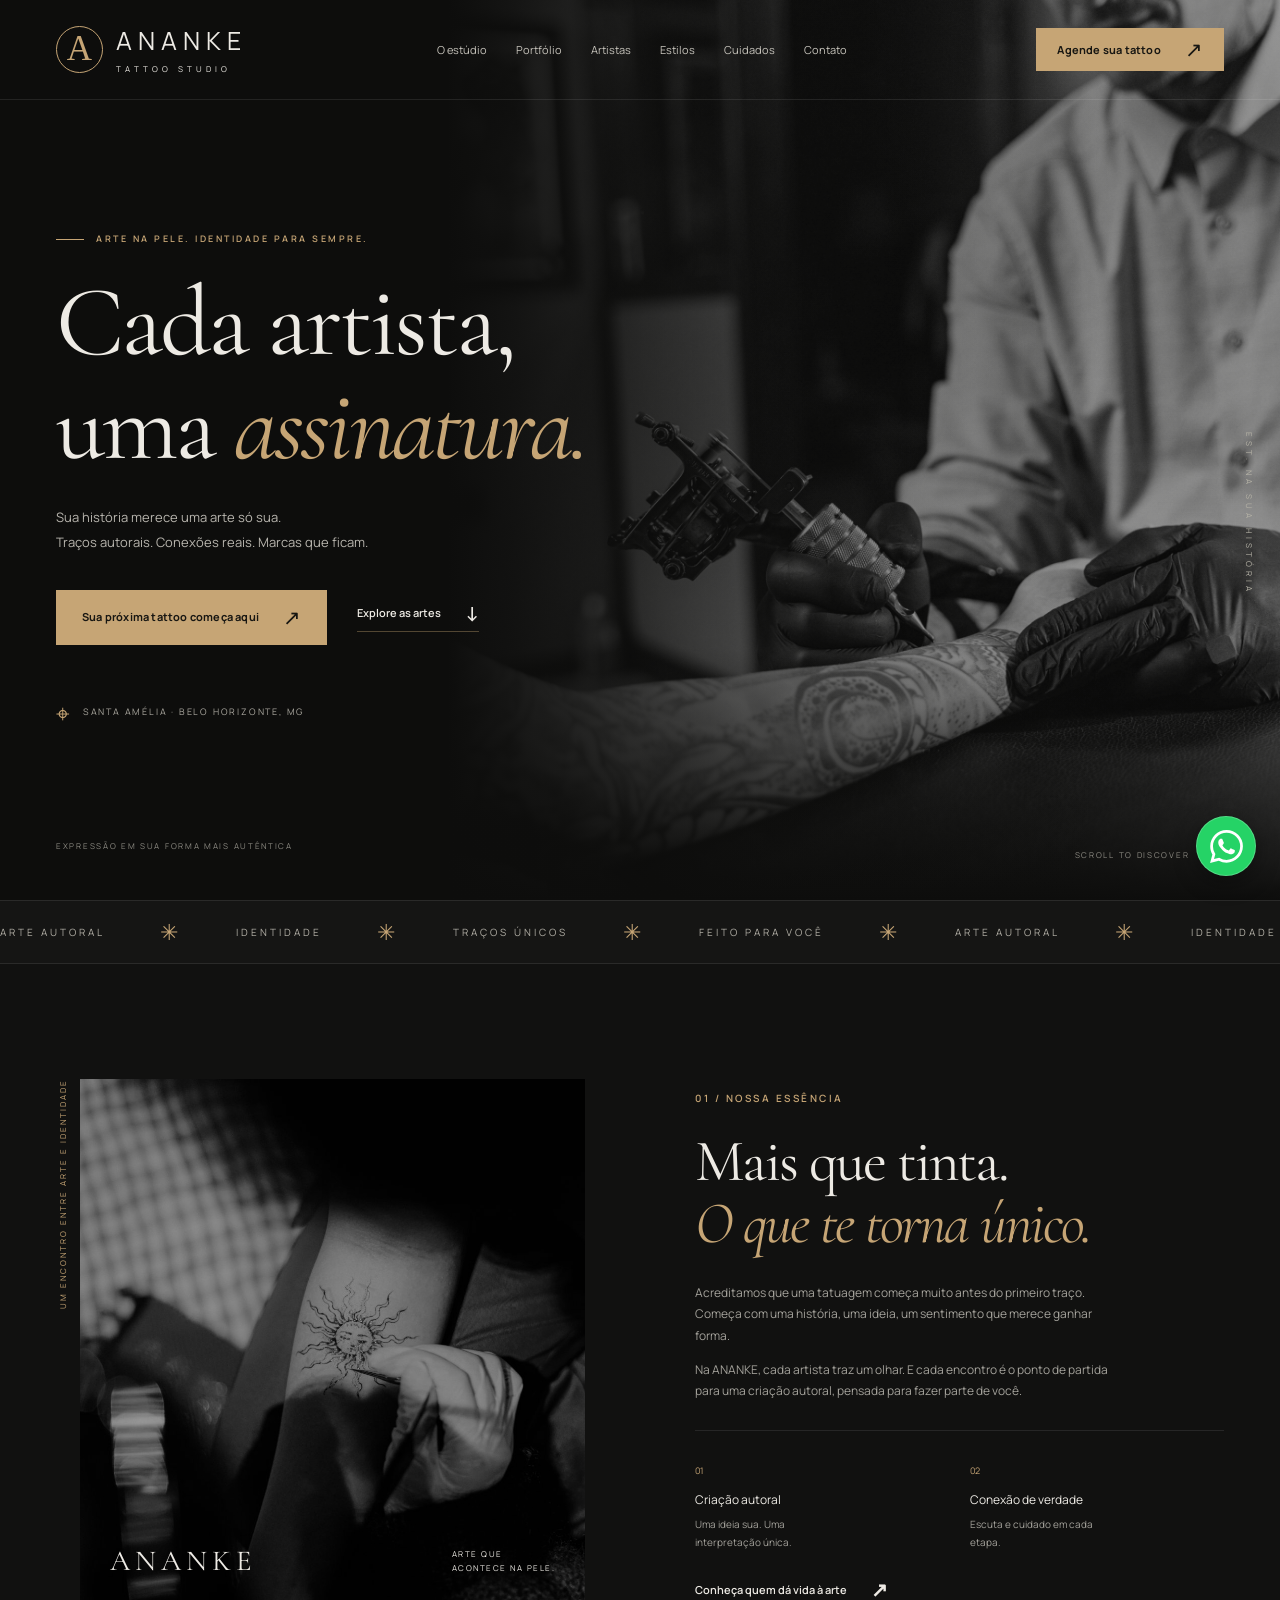
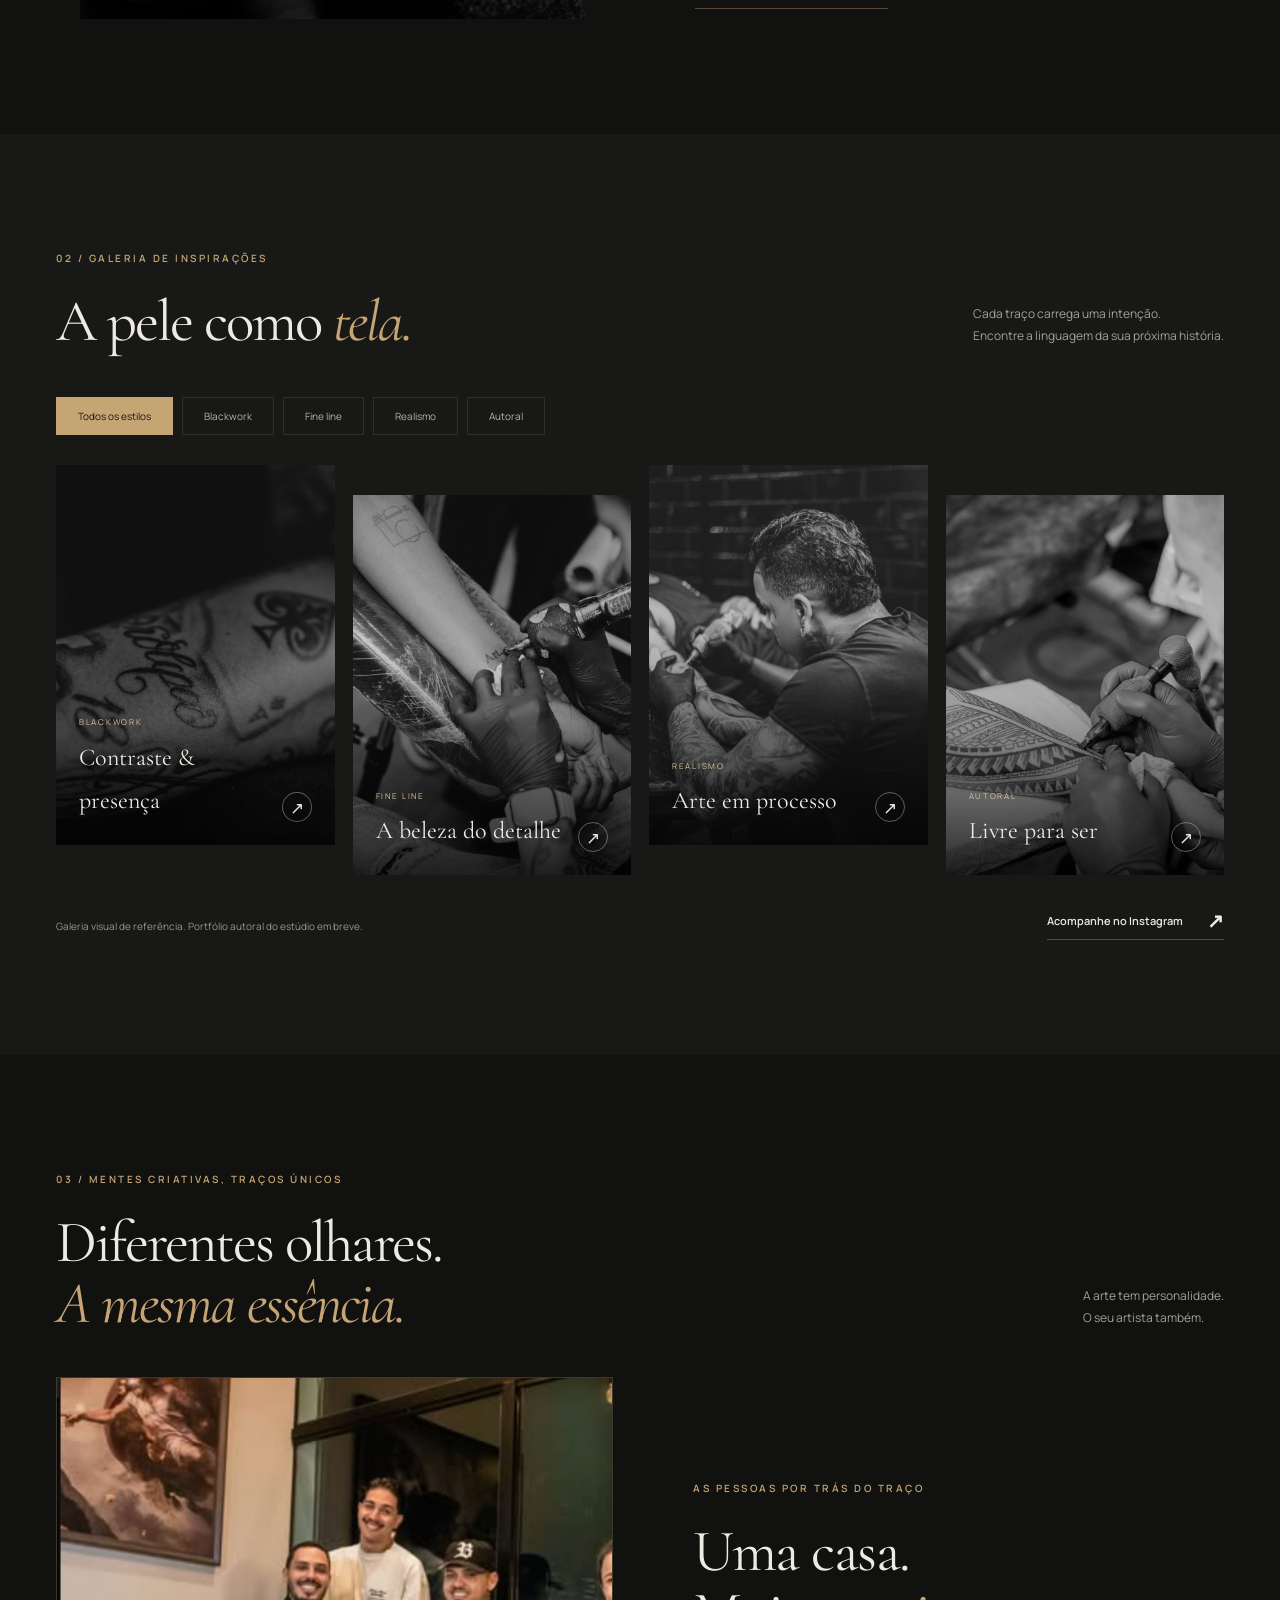
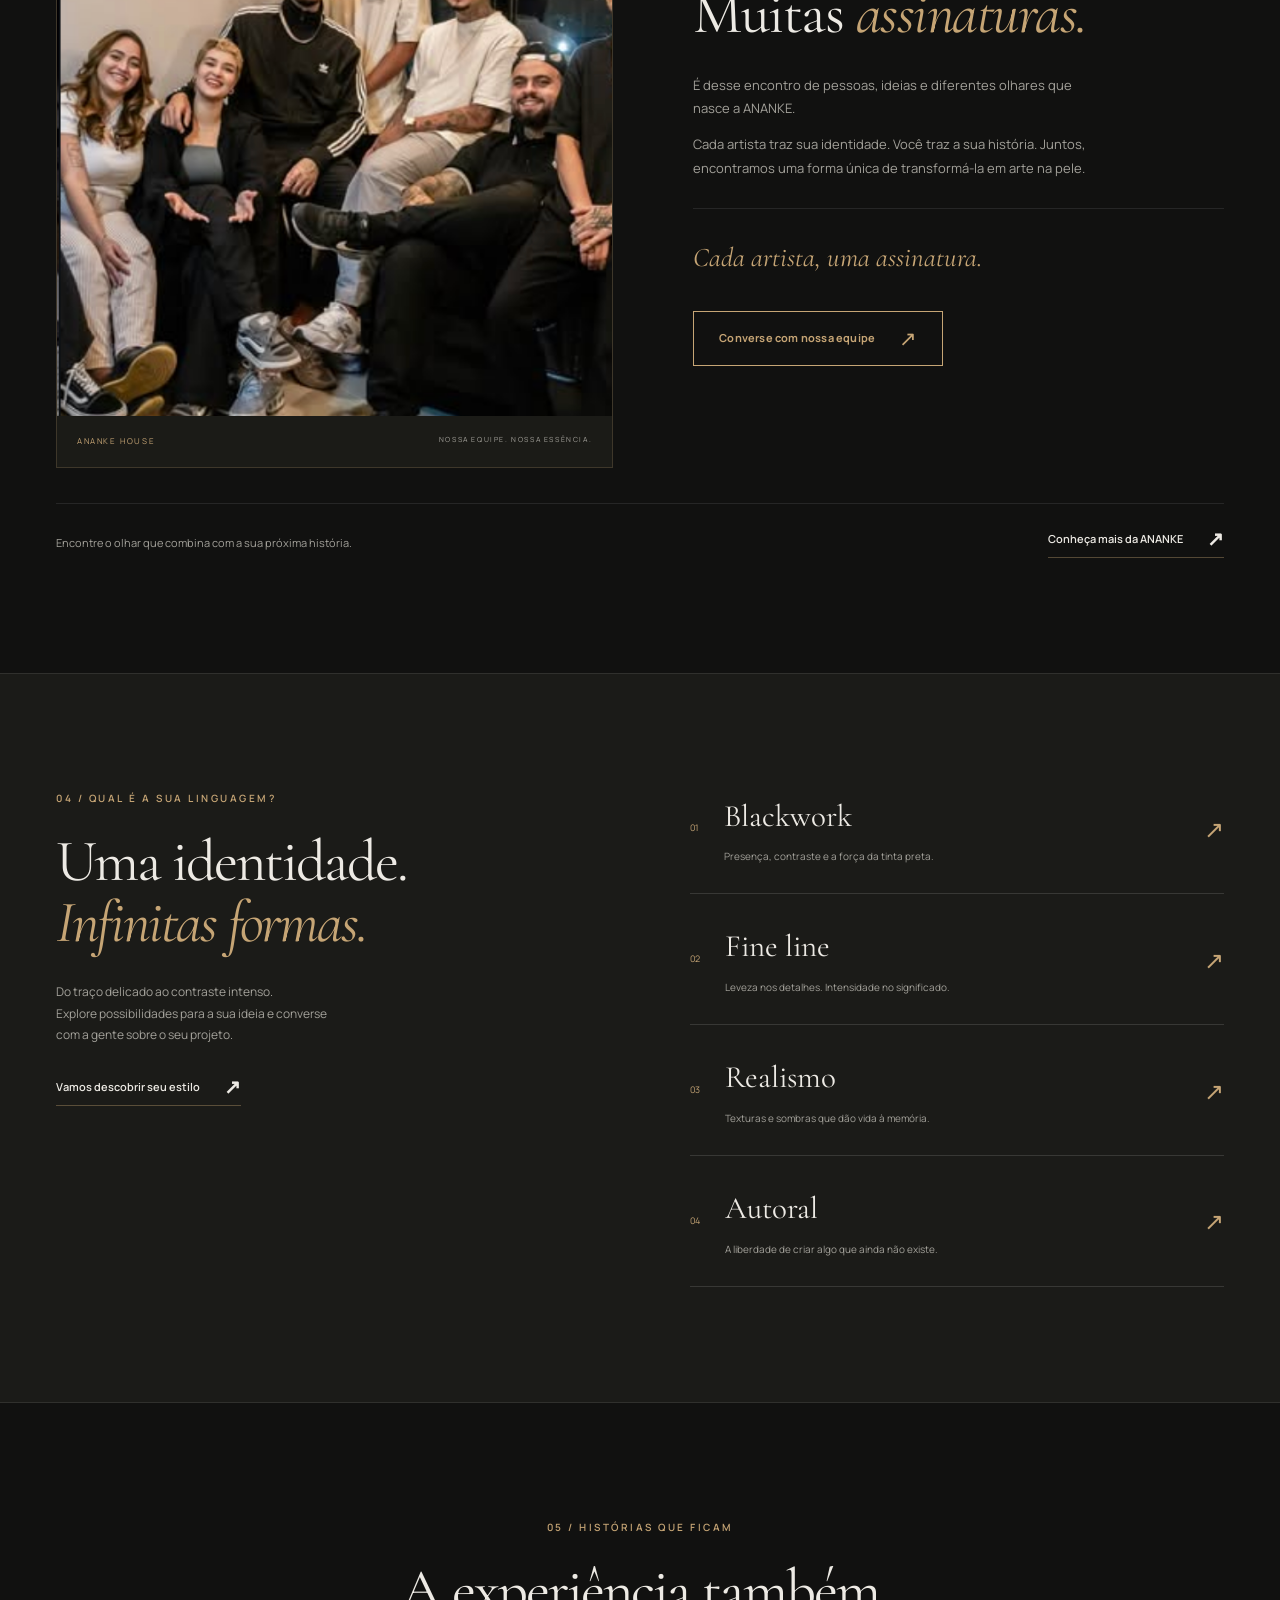
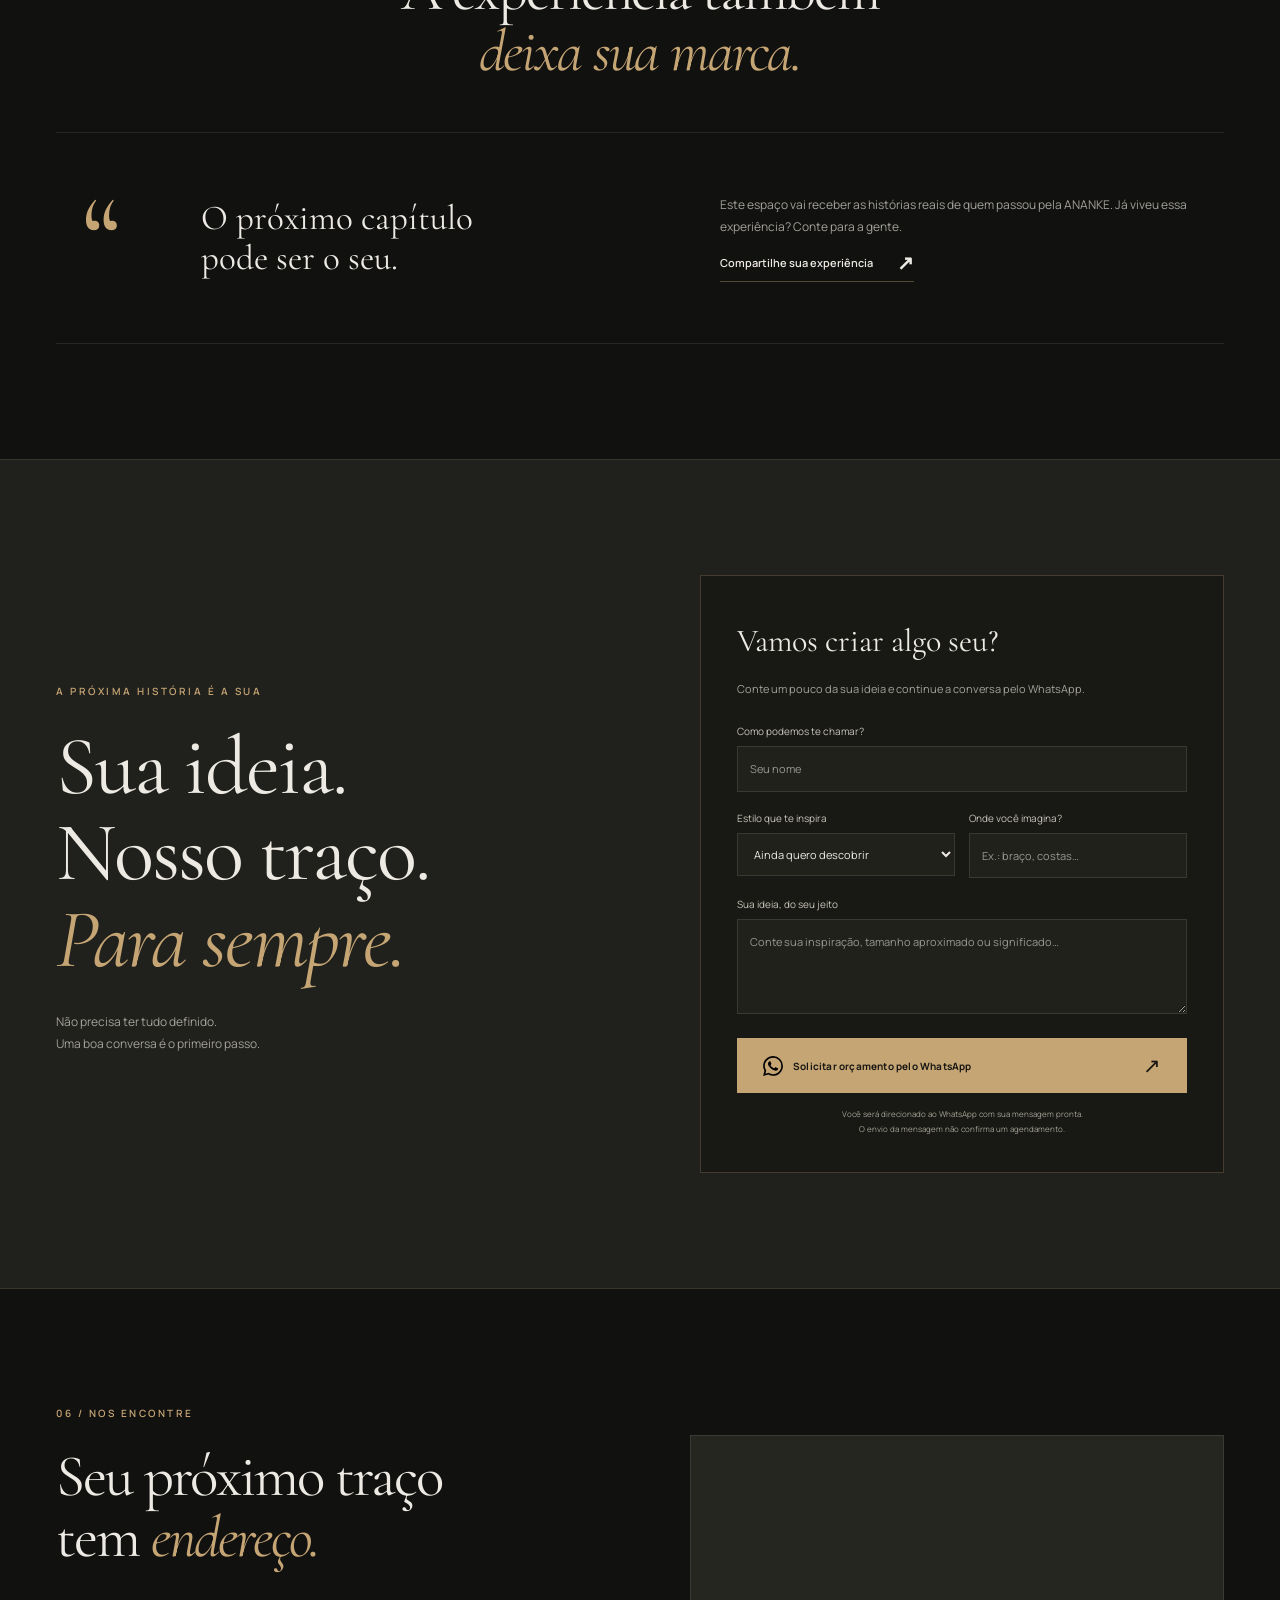
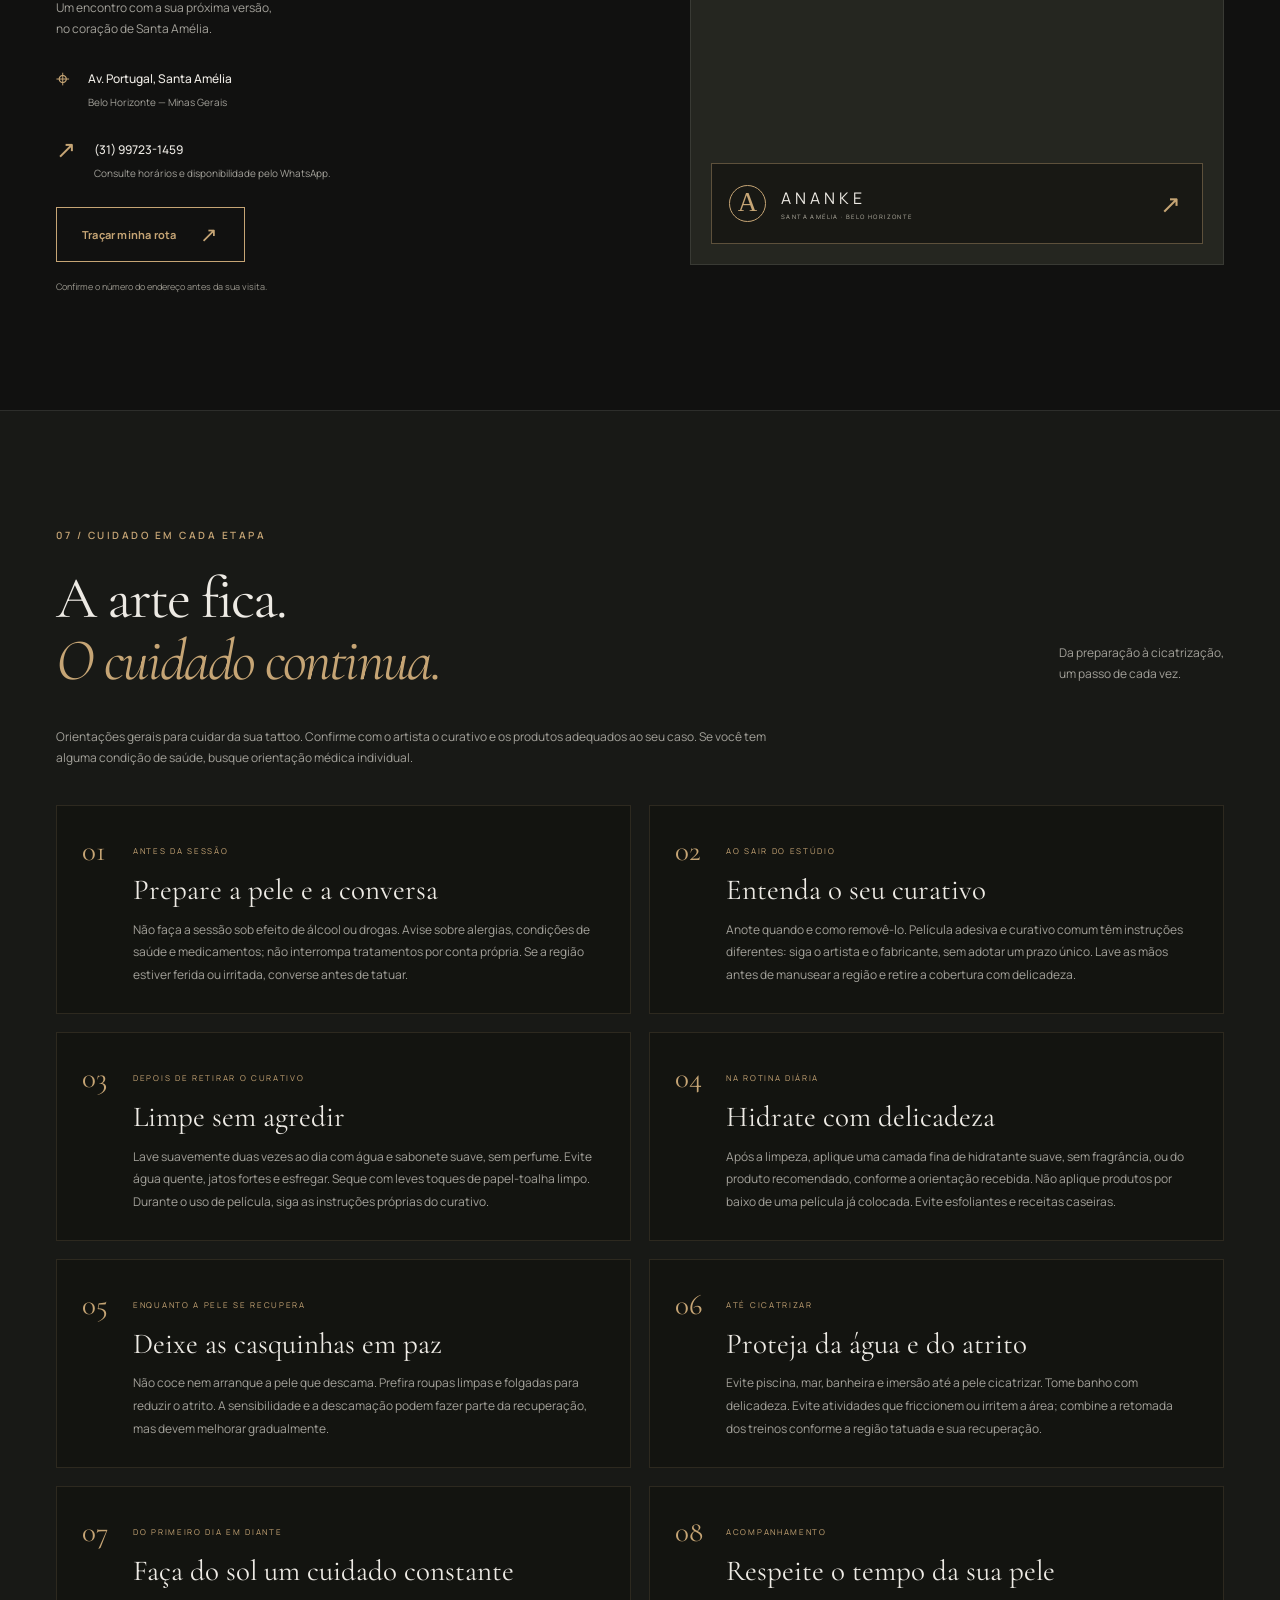
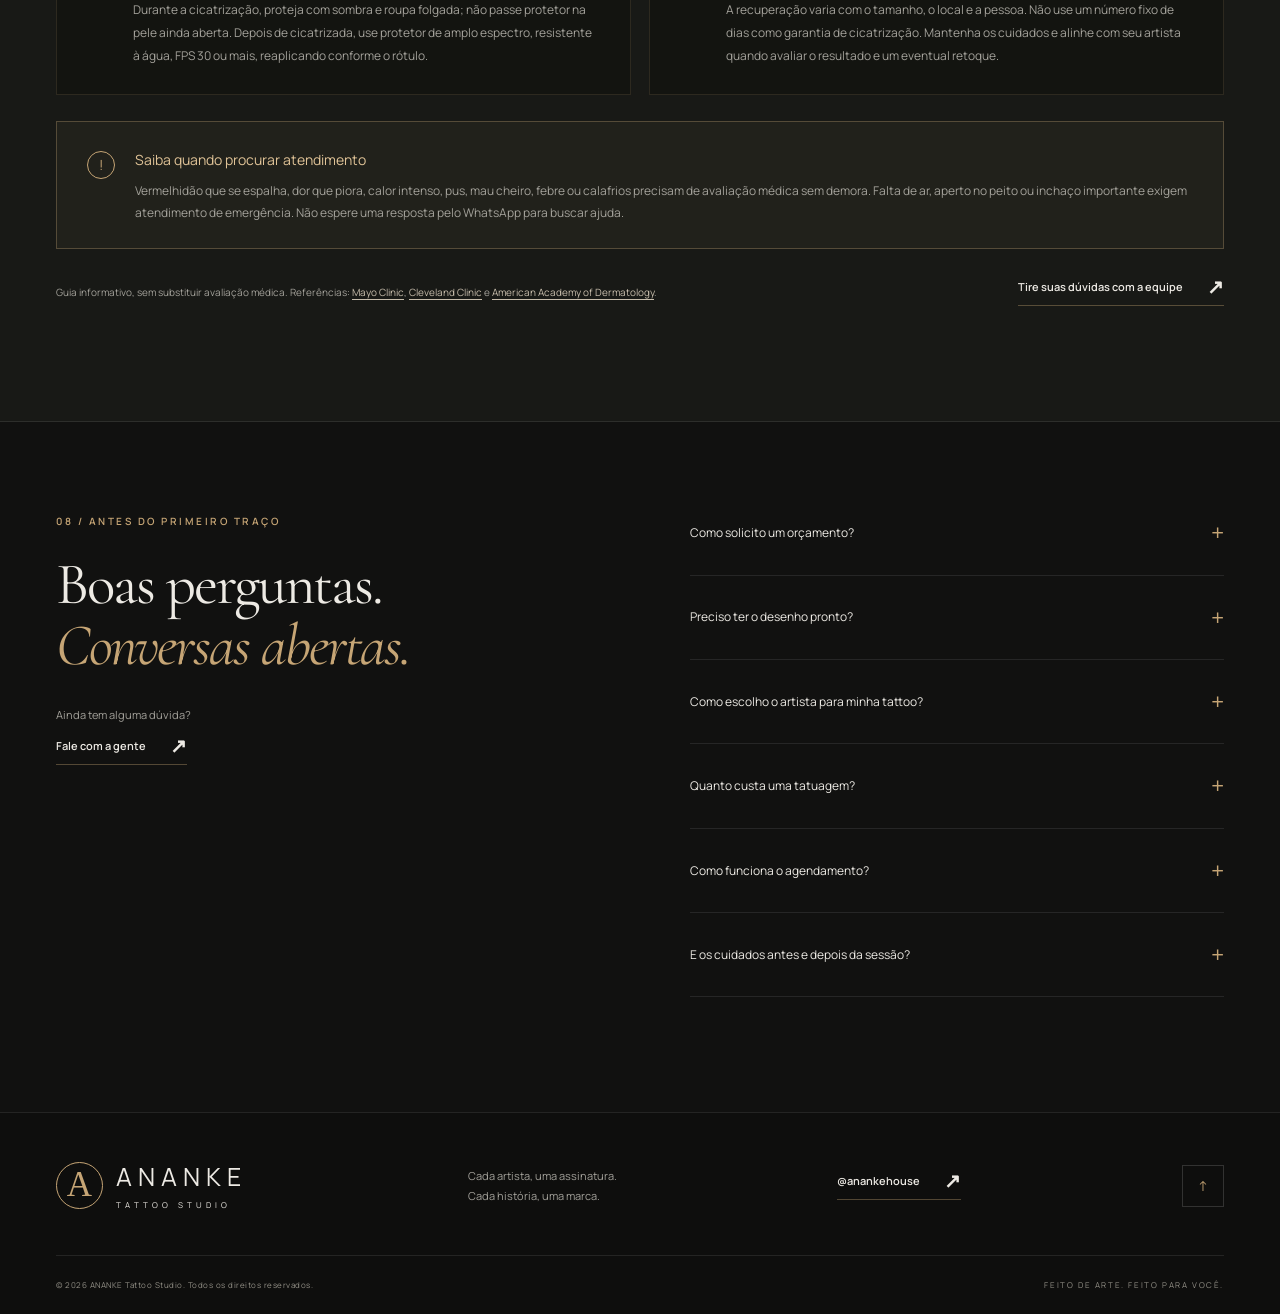
==== commit 8f06f101: "Add team photo, green WhatsApp button and tattoo aftercare guide" ====
--- a/index.html
+++ b/index.html
@@ -14,15 +14,15 @@
   <link rel="preconnect" href="https://fonts.googleapis.com">
   <link rel="preconnect" href="https://fonts.gstatic.com" crossorigin>
   <link href="https://fonts.googleapis.com/css2?family=Cormorant+Garamond:ital,wght@0,400;0,500;0,600;1,400;1,500&family=Manrope:wght@400;500;600;700&display=swap" rel="stylesheet">
-  <link rel="stylesheet" href="styles.css">
-  <script src="content.js" defer></script>
-  <script src="script.js" defer></script>
+  <link rel="stylesheet" href="styles.css?v=20260920-2">
+  <script src="content.js?v=20260920-2" defer></script>
+  <script src="script.js?v=20260920-2" defer></script>
 </head>
 <body>
 <a class="skip-link" href="#conteudo">Pular para o conteúdo</a>
 <header class="header" id="topo">
   <a class="brand" href="#inicio" aria-label="ANANKE, início"><span class="brand-symbol" aria-hidden="true">Α</span><span>ANANKE<small>TATTOO STUDIO</small></span></a>
-  <nav class="nav" id="navigation" aria-label="Navegação principal"><a href="#estudio">O estúdio</a><a href="#portfolio">Portfólio</a><a href="#artistas">Artistas</a><a href="#estilos">Estilos</a><a href="#contato">Contato</a></nav>
+  <nav class="nav" id="navigation" aria-label="Navegação principal"><a href="#estudio">O estúdio</a><a href="#portfolio">Portfólio</a><a href="#artistas">Artistas</a><a href="#estilos">Estilos</a><a href="#cuidados">Cuidados</a><a href="#contato">Contato</a></nav>
   <a class="button button-small header-cta" data-whatsapp href="https://wa.me/5531997231459" target="_blank" rel="noopener noreferrer">Agende sua tattoo <span aria-hidden="true">↗</span></a>
   <button class="menu-toggle" aria-label="Abrir menu" aria-expanded="false" aria-controls="navigation"><span></span><span></span></button>
 </header>
@@ -45,15 +45,41 @@
     <div class="studio-copy reveal"><p class="eyebrow">01 / NOSSA ESSÊNCIA</p><h2>Mais que tinta.<br><em>O que te torna único.</em></h2><p>Acreditamos que uma tatuagem começa muito antes do primeiro traço. Começa com uma história, uma ideia, um sentimento que merece ganhar forma.</p><p>Na ANANKE, cada artista traz um olhar. E cada encontro é o ponto de partida para uma criação autoral, pensada para fazer parte de você.</p><div class="values"><div><span>01</span><h3>Criação autoral</h3><p>Uma ideia sua. Uma interpretação única.</p></div><div><span>02</span><h3>Conexão de verdade</h3><p>Escuta e cuidado em cada etapa.</p></div></div><a class="text-link" href="#artistas">Conheça quem dá vida à arte <span>↗</span></a></div>
   </section>
   <section class="section portfolio" id="portfolio"><div class="container"><div class="section-heading reveal"><div><p class="eyebrow">02 / GALERIA DE INSPIRAÇÕES</p><h2>A pele como <em>tela.</em></h2></div><p>Cada traço carrega uma intenção.<br>Encontre a linguagem da sua próxima história.</p></div><div class="filter-bar" role="group" aria-label="Filtrar galeria por estilo"><button class="filter active" data-filter="all" aria-pressed="true">Todos os estilos</button><button class="filter" data-filter="blackwork" aria-pressed="false">Blackwork</button><button class="filter" data-filter="fineline" aria-pressed="false">Fine line</button><button class="filter" data-filter="realismo" aria-pressed="false">Realismo</button><button class="filter" data-filter="autoral" aria-pressed="false">Autoral</button></div><div class="gallery" id="gallery"></div><p class="gallery-status sr-only" role="status" aria-live="polite"></p><div class="gallery-footer"><p class="reference-note">Galeria visual de referência. Portfólio autoral do estúdio em breve.</p><a class="text-link" href="https://www.instagram.com/anankehouse/" target="_blank" rel="noopener noreferrer">Acompanhe no Instagram <span>↗</span></a></div></div></section>
-  <section class="section artists container" id="artistas"><div class="section-heading reveal"><div><p class="eyebrow">03 / MENTES CRIATIVAS, TRAÇOS ÚNICOS</p><h2>Diferentes olhares.<br><em>A mesma essência.</em></h2></div><p>A arte tem personalidade.<br>O seu artista também.</p></div><div class="artists-grid" id="artists-grid"></div><div class="artists-footer"><p>Estamos preparando a apresentação dos nossos artistas.<br>Enquanto isso, encontre sua conexão em uma conversa.</p><a class="text-link" data-whatsapp data-message="Olá, ANANKE! Quero conhecer os artistas e encontrar o estilo ideal para minha tattoo." href="https://wa.me/5531997231459" target="_blank" rel="noopener noreferrer">Encontre seu artista <span>↗</span></a></div></section>
+  <section class="section artists container" id="artistas" aria-labelledby="artists-title">
+    <div class="section-heading reveal"><div><p class="eyebrow">03 / MENTES CRIATIVAS, TRAÇOS ÚNICOS</p><h2 id="artists-title">Diferentes olhares.<br><em>A mesma essência.</em></h2></div><p>A arte tem personalidade.<br>O seu artista também.</p></div>
+    <div class="team-feature">
+      <figure class="team-photo reveal"><img src="assets/equipe.png" alt="Artistas da equipe ANANKE reunidos no estúdio" width="626" height="720" loading="lazy"><figcaption><span>ANANKE HOUSE</span><span>NOSSA EQUIPE. NOSSA ESSÊNCIA.</span></figcaption></figure>
+      <div class="team-copy reveal"><p class="eyebrow">AS PESSOAS POR TRÁS DO TRAÇO</p><h3>Uma casa.<br>Muitas <em>assinaturas.</em></h3><p>É desse encontro de pessoas, ideias e diferentes olhares que nasce a ANANKE.</p><p>Cada artista traz sua identidade. Você traz a sua história. Juntos, encontramos uma forma única de transformá-la em arte na pele.</p><div class="team-signature">Cada artista, uma assinatura.</div><a class="button button-outline" data-whatsapp data-message="Olá, ANANKE! Quero conhecer a equipe e encontrar o artista ideal para minha tattoo." href="https://wa.me/5531997231459" target="_blank" rel="noopener noreferrer">Converse com nossa equipe <span aria-hidden="true">↗</span></a></div>
+    </div>
+    <div class="artists-grid" id="artists-grid" hidden></div>
+    <div class="artists-footer"><p>Encontre o olhar que combina com a sua próxima história.</p><a class="text-link" href="https://www.instagram.com/anankehouse/" target="_blank" rel="noopener noreferrer">Conheça mais da ANANKE <span aria-hidden="true">↗</span></a></div>
+  </section>
   <section class="section styles-section" id="estilos"><div class="container styles-layout"><div class="reveal"><p class="eyebrow">04 / QUAL É A SUA LINGUAGEM?</p><h2>Uma identidade.<br><em>Infinitas formas.</em></h2><p>Do traço delicado ao contraste intenso.<br>Explore possibilidades para a sua ideia e converse<br class="desktop-only"> com a gente sobre o seu projeto.</p><a class="text-link" href="#orcamento">Vamos descobrir seu estilo <span>↗</span></a></div><div class="style-list"><a href="#portfolio" data-style="blackwork"><span class="style-number">01</span><div><h3>Blackwork</h3><p>Presença, contraste e a força da tinta preta.</p></div><span class="round-arrow">↗</span></a><a href="#portfolio" data-style="fineline"><span class="style-number">02</span><div><h3>Fine line</h3><p>Leveza nos detalhes. Intensidade no significado.</p></div><span class="round-arrow">↗</span></a><a href="#portfolio" data-style="realismo"><span class="style-number">03</span><div><h3>Realismo</h3><p>Texturas e sombras que dão vida à memória.</p></div><span class="round-arrow">↗</span></a><a href="#portfolio" data-style="autoral"><span class="style-number">04</span><div><h3>Autoral</h3><p>A liberdade de criar algo que ainda não existe.</p></div><span class="round-arrow">↗</span></a></div></div></section>
   <section class="section reviews container" id="avaliacoes"><p class="eyebrow reveal">05 / HISTÓRIAS QUE FICAM</p><h2 class="reveal">A experiência também<br><em>deixa sua marca.</em></h2><div id="reviews-list" class="reviews-list"></div><div class="review-empty reveal"><span class="quote-mark" aria-hidden="true">“</span><p>O próximo capítulo<br>pode ser o seu.</p><div><p>Este espaço vai receber as histórias reais de quem passou pela ANANKE. Já viveu essa experiência? Conte para a gente.</p><a class="text-link" data-whatsapp data-message="Olá, ANANKE! Gostaria de compartilhar minha experiência no estúdio." href="https://wa.me/5531997231459" target="_blank" rel="noopener noreferrer">Compartilhe sua experiência <span>↗</span></a></div></div></section>
-  <section class="booking section" id="orcamento"><div class="container booking-layout"><div class="reveal"><p class="eyebrow">A PRÓXIMA HISTÓRIA É A SUA</p><h2>Sua ideia.<br>Nosso traço.<br><em>Para sempre.</em></h2><p>Não precisa ter tudo definido.<br>Uma boa conversa é o primeiro passo.</p></div><form class="booking-form reveal" id="booking-form"><h3>Vamos criar algo seu?</h3><p>Conte um pouco da sua ideia e continue a conversa pelo WhatsApp.</p><label for="name">Como podemos te chamar?</label><input id="name" name="name" placeholder="Seu nome" autocomplete="given-name" maxlength="80" required><div class="form-row"><div><label for="style">Estilo que te inspira</label><select id="style" name="style"><option value="Ainda quero descobrir">Ainda quero descobrir</option>Blackwork</option><option>Fine line</option><option>Realismo</option><option>Autoral</option><option>Outro estilo</option></select></div><div><label for="placement">Onde você imagina?</label><input id="placement" name="placement" placeholder="Ex.: braço, costas…" maxlength="120"></div></div><label for="idea">Sua ideia, do seu jeito</label><textarea id="idea" name="idea" rows="3" placeholder="Conte sua inspiração, tamanho aproximado ou significado…" maxlength="1500"></textarea><button class="button" type="submit"><svg class="icon" aria-hidden="true" viewBox="0 0 24 24" fill="none" stroke="currentColor" stroke-width="1.5"><path d="M20 11.5a8 8 0 0 1-12 7L3 20l1.5-5a8 8 0 1 1 15.5-3.5Z"/><path d="M8 8c0 4 4 7 7 7l1-2-3-1-1 1-2-2 1-1-1-3Z"/></svg>Solicitar orçamento pelo WhatsApp <span>↗</span></button><small>Você será direcionado ao WhatsApp com sua mensagem pronta.<br>O envio da mensagem não confirma um agendamento.</small></form></div></section>
+  <section class="booking section" id="orcamento"><div class="container booking-layout"><div class="reveal"><p class="eyebrow">A PRÓXIMA HISTÓRIA É A SUA</p><h2>Sua ideia.<br>Nosso traço.<br><em>Para sempre.</em></h2><p>Não precisa ter tudo definido.<br>Uma boa conversa é o primeiro passo.</p></div><form class="booking-form reveal" id="booking-form"><h3>Vamos criar algo seu?</h3><p>Conte um pouco da sua ideia e continue a conversa pelo WhatsApp.</p><label for="name">Como podemos te chamar?</label><input id="name" name="name" placeholder="Seu nome" autocomplete="given-name" maxlength="80" required><div class="form-row"><div><label for="style">Estilo que te inspira</label><select id="style" name="style"><option value="Ainda quero descobrir">Ainda quero descobrir</option>Blackwork</option><option>Fine line</option><option>Realismo</option><option>Autoral</option><option>Outro estilo</option></select></div><div><label for="placement">Onde você imagina?</label><input id="placement" name="placement" placeholder="Ex.: braço, costas…" maxlength="120"></div></div><label for="idea">Sua ideia, do seu jeito</label><textarea id="idea" name="idea" rows="3" placeholder="Conte sua inspiração, tamanho aproximado ou significado…" maxlength="1500"></textarea><button class="button" type="submit"><img class="icon whatsapp-form-icon" src="assets/whatsapp.svg" width="20" height="20" alt="" aria-hidden="true">Solicitar orçamento pelo WhatsApp <span>↗</span></button><small>Você será direcionado ao WhatsApp com sua mensagem pronta.<br>O envio da mensagem não confirma um agendamento.</small></form></div></section>
   <section class="section location container" id="contato"><div class="location-copy reveal"><p class="eyebrow">06 / NOS ENCONTRE</p><h2>Seu próximo traço<br>tem <em>endereço.</em></h2><p>Um encontro com a sua próxima versão,<br>no coração de Santa Amélia.</p><div class="contact-line"><span>⌖</span><div><strong>Av. Portugal, Santa Amélia</strong><p>Belo Horizonte — Minas Gerais</p></div></div><div class="contact-line"><span>↗</span><div><a href="tel:+5531997231459">(31) 99723-1459</a><p>Consulte horários e disponibilidade pelo WhatsApp.</p></div></div><a class="button button-outline" href="https://www.google.com/maps/search/?api=1&query=ANANKE+Tattoo+Studio+Av.+Portugal+Santa+Amelia+Belo+Horizonte" target="_blank" rel="noopener noreferrer">Traçar minha rota <span>↗</span></a><p class="reference-note">Confirme o número do endereço antes da sua visita.</p></div><div class="map-panel reveal"><iframe title="Mapa da Avenida Portugal, Santa Amélia, Belo Horizonte" src="https://maps.google.com/maps?q=Avenida%20Portugal%2C%20Santa%20Amelia%2C%20Belo%20Horizonte&z=14&output=embed" loading="lazy" referrerpolicy="no-referrer-when-downgrade" allowfullscreen></iframe><div class="map-label"><span class="brand-symbol">Α</span><div>ANANKE<small>SANTA AMÉLIA · BELO HORIZONTE</small></div><span>↗</span></div></div></section>
-  <section class="section faq container" id="faq"><div class="reveal"><p class="eyebrow">07 / ANTES DO PRIMEIRO TRAÇO</p><h2>Boas perguntas.<br><em>Conversas abertas.</em></h2><p>Ainda tem alguma dúvida?</p><a class="text-link" data-whatsapp href="https://wa.me/5531997231459" target="_blank" rel="noopener noreferrer">Fale com a gente <span>↗</span></a></div><div class="faq-list"><details><summary>Como solicito um orçamento?<span>+</span></summary><p>Preencha o formulário acima ou chame pelo WhatsApp. Conte sua ideia, o local do corpo e o tamanho aproximado. Se tiver referências, envie também. A equipe vai conversar com você sobre o projeto, valores e disponibilidade.</p></details><details><summary>Preciso ter o desenho pronto?<span>+</span></summary><p>Não. Você pode trazer uma ideia, referências ou um significado. A proposta é conversar com o artista e construir uma arte que tenha a ver com você.</p></details><details><summary>Como escolho o artista para minha tattoo?<span>+</span></summary><p>Conte qual estilo você procura e conheça os trabalhos da equipe pelo Instagram ou WhatsApp. A equipe pode ajudar a encontrar o artista cuja linguagem combina com seu projeto.</p></details><details><summary>Quanto custa uma tatuagem?<span>+</span></summary><p>O orçamento depende da proposta, do tamanho, do local do corpo, dos detalhes e do tempo de execução. Converse com a equipe para receber uma avaliação personalizada.</p></details><details><summary>Como funciona o agendamento?<span>+</span></summary><p>Após alinhar o projeto e o orçamento, combine diretamente com a equipe a data, o horário e as condições da reserva. O agendamento só fica confirmado após essa conversa.</p></details><details><summary>E os cuidados antes e depois da sessão?<span>+</span></summary><p>Peça ao seu artista as orientações específicas de preparação e cuidados com a sua tatuagem. Se tiver alguma condição de saúde ou dúvida médica, consulte um profissional de saúde antes de agendar.</p></details></div></section>
+  <section class="section aftercare" id="cuidados" aria-labelledby="care-title">
+    <div class="container">
+      <div class="section-heading reveal"><div><p class="eyebrow">07 / CUIDADO EM CADA ETAPA</p><h2 id="care-title">A arte fica.<br><em>O cuidado continua.</em></h2></div><p>Da preparação à cicatrização,<br>um passo de cada vez.</p></div>
+      <p class="care-intro">Orientações gerais para cuidar da sua tattoo. Confirme com o artista o curativo e os produtos adequados ao seu caso. Se você tem alguma condição de saúde, busque orientação médica individual.</p>
+      <ol class="care-steps">
+        <li class="care-step"><span class="care-phase">ANTES DA SESSÃO</span><h3>Prepare a pele e a conversa</h3><p>Não faça a sessão sob efeito de álcool ou drogas. Avise sobre alergias, condições de saúde e medicamentos; não interrompa tratamentos por conta própria. Se a região estiver ferida ou irritada, converse antes de tatuar.</p></li>
+        <li class="care-step"><span class="care-phase">AO SAIR DO ESTÚDIO</span><h3>Entenda o seu curativo</h3><p>Anote quando e como removê-lo. Película adesiva e curativo comum têm instruções diferentes: siga o artista e o fabricante, sem adotar um prazo único. Lave as mãos antes de manusear a região e retire a cobertura com delicadeza.</p></li>
+        <li class="care-step"><span class="care-phase">DEPOIS DE RETIRAR O CURATIVO</span><h3>Limpe sem agredir</h3><p>Lave suavemente duas vezes ao dia com água e sabonete suave, sem perfume. Evite água quente, jatos fortes e esfregar. Seque com leves toques de papel-toalha limpo. Durante o uso de película, siga as instruções próprias do curativo.</p></li>
+        <li class="care-step"><span class="care-phase">NA ROTINA DIÁRIA</span><h3>Hidrate com delicadeza</h3><p>Após a limpeza, aplique uma camada fina de hidratante suave, sem fragrância, ou do produto recomendado, conforme a orientação recebida. Não aplique produtos por baixo de uma película já colocada. Evite esfoliantes e receitas caseiras.</p></li>
+        <li class="care-step"><span class="care-phase">ENQUANTO A PELE SE RECUPERA</span><h3>Deixe as casquinhas em paz</h3><p>Não coce nem arranque a pele que descama. Prefira roupas limpas e folgadas para reduzir o atrito. A sensibilidade e a descamação podem fazer parte da recuperação, mas devem melhorar gradualmente.</p></li>
+        <li class="care-step"><span class="care-phase">ATÉ CICATRIZAR</span><h3>Proteja da água e do atrito</h3><p>Evite piscina, mar, banheira e imersão até a pele cicatrizar. Tome banho com delicadeza. Evite atividades que friccionem ou irritem a área; combine a retomada dos treinos conforme a região tatuada e sua recuperação.</p></li>
+        <li class="care-step"><span class="care-phase">DO PRIMEIRO DIA EM DIANTE</span><h3>Faça do sol um cuidado constante</h3><p>Durante a cicatrização, proteja com sombra e roupa folgada; não passe protetor na pele ainda aberta. Depois de cicatrizada, use protetor de amplo espectro, resistente à água, FPS 30 ou mais, reaplicando conforme o rótulo.</p></li>
+        <li class="care-step"><span class="care-phase">ACOMPANHAMENTO</span><h3>Respeite o tempo da sua pele</h3><p>A recuperação varia com o tamanho, o local e a pessoa. Não use um número fixo de dias como garantia de cicatrização. Mantenha os cuidados e alinhe com seu artista quando avaliar o resultado e um eventual retoque.</p></li>
+      </ol>
+      <aside class="care-alert" aria-labelledby="care-alert-title"><span class="care-alert-icon" aria-hidden="true">!</span><div><h3 id="care-alert-title">Saiba quando procurar atendimento</h3><p>Vermelhidão que se espalha, dor que piora, calor intenso, pus, mau cheiro, febre ou calafrios precisam de avaliação médica sem demora. Falta de ar, aperto no peito ou inchaço importante exigem atendimento de emergência. Não espere uma resposta pelo WhatsApp para buscar ajuda.</p></div></aside>
+      <div class="care-footer"><p>Guia informativo, sem substituir avaliação médica. Referências: <a href="https://www.mayoclinic.org/healthy-lifestyle/adult-health/in-depth/tattoos-and-piercings/art-20045067" target="_blank" rel="noopener noreferrer">Mayo Clinic</a>, <a href="https://health.clevelandclinic.org/tattoo-aftercare" target="_blank" rel="noopener noreferrer">Cleveland Clinic</a> e <a href="https://www.aad.org/public/everyday-care/skin-care-basics/tattoos/tattoo-skin-reactions" target="_blank" rel="noopener noreferrer">American Academy of Dermatology</a>.</p><a class="text-link" data-whatsapp data-message="Olá, ANANKE! Tenho uma dúvida sobre as orientações de cuidados da minha tattoo." href="https://wa.me/5531997231459" target="_blank" rel="noopener noreferrer">Tire suas dúvidas com a equipe <span aria-hidden="true">↗</span></a></div>
+    </div>
+  </section>
+  <section class="section faq container" id="faq"><div class="reveal"><p class="eyebrow">08 / ANTES DO PRIMEIRO TRAÇO</p><h2>Boas perguntas.<br><em>Conversas abertas.</em></h2><p>Ainda tem alguma dúvida?</p><a class="text-link" data-whatsapp href="https://wa.me/5531997231459" target="_blank" rel="noopener noreferrer">Fale com a gente <span>↗</span></a></div><div class="faq-list"><details><summary>Como solicito um orçamento?<span>+</span></summary><p>Preencha o formulário acima ou chame pelo WhatsApp. Conte sua ideia, o local do corpo e o tamanho aproximado. Se tiver referências, envie também. A equipe vai conversar com você sobre o projeto, valores e disponibilidade.</p></details><details><summary>Preciso ter o desenho pronto?<span>+</span></summary><p>Não. Você pode trazer uma ideia, referências ou um significado. A proposta é conversar com o artista e construir uma arte que tenha a ver com você.</p></details><details><summary>Como escolho o artista para minha tattoo?<span>+</span></summary><p>Conte qual estilo você procura e conheça os trabalhos da equipe pelo Instagram ou WhatsApp. A equipe pode ajudar a encontrar o artista cuja linguagem combina com seu projeto.</p></details><details><summary>Quanto custa uma tatuagem?<span>+</span></summary><p>O orçamento depende da proposta, do tamanho, do local do corpo, dos detalhes e do tempo de execução. Converse com a equipe para receber uma avaliação personalizada.</p></details><details><summary>Como funciona o agendamento?<span>+</span></summary><p>Após alinhar o projeto e o orçamento, combine diretamente com a equipe a data, o horário e as condições da reserva. O agendamento só fica confirmado após essa conversa.</p></details><details><summary>E os cuidados antes e depois da sessão?<span>+</span></summary><p>Preparamos um guia com o passo a passo: preparação, curativo, limpeza, hidratação, proteção da pele e sinais de alerta. O tempo do curativo depende do material utilizado; confirme as instruções específicas com seu artista.</p><a class="text-link faq-care-link" href="#cuidados">Ver o passo a passo completo <span aria-hidden="true">↑</span></a></details></div></section>
 </main>
 <footer class="footer"><div class="container footer-top"><a class="brand" href="#inicio"><span class="brand-symbol" aria-hidden="true">Α</span><span>ANANKE<small>TATTOO STUDIO</small></span></a><p>Cada artista, uma assinatura.<br>Cada história, uma marca.</p><a class="text-link" href="https://www.instagram.com/anankehouse/" target="_blank" rel="noopener noreferrer">@anankehouse <span>↗</span></a><a class="back-top" href="#inicio" aria-label="Voltar ao início">↑</a></div><div class="container footer-bottom"><span>© <span id="year">2026</span> ANANKE Tattoo Studio. Todos os direitos reservados.</span><span>FEITO DE ARTE. FEITO PARA VOCÊ.</span></div></footer>
-<a class="floating-whatsapp" data-whatsapp href="https://wa.me/5531997231459" target="_blank" rel="noopener noreferrer" aria-label="Converse com a ANANKE no WhatsApp"><svg viewBox="0 0 24 24" fill="none" stroke="currentColor" stroke-width="1.5" aria-hidden="true"><path d="M20 11.5a8 8 0 0 1-12 7L3 20l1.5-5a8 8 0 1 1 15.5-3.5Z"/><path d="M8 8c0 4 4 7 7 7l1-2-3-1-1 1-2-2 1-1-1-3Z"/></svg><span>Vamos conversar</span></a>
+<a class="floating-whatsapp" data-whatsapp href="https://wa.me/5531997231459" target="_blank" rel="noopener noreferrer" aria-label="Converse com a ANANKE no WhatsApp"><img src="assets/whatsapp.svg" width="32" height="32" alt="" aria-hidden="true"><span>Vamos conversar</span></a>
 <dialog class="lightbox" id="lightbox"><button class="lightbox-close" aria-label="Fechar imagem">×</button><button class="lightbox-prev" aria-label="Imagem anterior">←</button><figure><img id="lightbox-image" src="assets/hero.jpg" alt=""><figcaption id="lightbox-caption"></figcaption></figure><button class="lightbox-next" aria-label="Próxima imagem">→</button></dialog>
 </body>
 </html>
--- a/styles.css
+++ b/styles.css
@@ -1 +1,15 @@
 :root{--bg:#111110;--surface:#181817;--gold:#c6a575;--gold-light:#e0c397;--text:#edeae4;--muted:#a3a19a;--line:#ffffff17;--serif:'Cormorant Garamond',Georgia,serif;--sans:'Manrope',Arial,sans-serif}*{box-sizing:border-box}html{scroll-behavior:smooth;scroll-padding-top:92px}body{margin:0;background:var(--bg);color:var(--text);font-family:var(--sans);font-size:14px;line-height:1.8}body.modal-open{overflow:hidden}a{color:inherit;text-decoration:none}button,input,select,textarea{font:inherit}button,a,input,textarea,select{-webkit-tap-highlight-color:transparent}button{cursor:pointer}img{display:block;width:100%;object-fit:cover}button{color:inherit}::selection{background:var(--gold);color:var(--bg)}:focus-visible{outline:2px solid var(--gold);outline-offset:6px}.container{width:min(1280px,calc(100% - 112px));margin-inline:auto}.section{padding-block:115px}h1,h2,h3,p{margin-top:0}h1,h2,h3{font-weight:400}h1,h2{font-family:var(--serif);line-height:1.04;letter-spacing:-2px}h2{font-size:clamp(44px,4.6vw,66px);margin-bottom:28px}em{font-weight:400;color:var(--gold)}p{color:var(--muted)}.eyebrow{font-size:10px;font-weight:600;letter-spacing:2.5px;color:var(--gold);margin-bottom:24px}.header{position:absolute;top:0;z-index:10;width:100%;height:100px;display:flex;align-items:center;padding:0 56px;border-bottom:1px solid var(--line);gap:35px}.brand{display:flex;gap:13px;align-items:center;font-size:25px;letter-spacing:6px;line-height:1.25;flex-shrink:0}.brand small{display:block;font-family:var(--sans);font-size:8px;letter-spacing:4px;margin-top:7px}.brand-symbol{font-family:var(--serif);display:flex;width:47px;height:47px;border:1px solid var(--gold);border-radius:50%;align-items:center;justify-content:center;font-size:35px;letter-spacing:0;color:var(--gold)}.nav{margin:auto;display:flex;gap:29px}.nav a{font-size:11px;color:#c6c3bb;transition:color .2s}.nav a:hover,.text-link:hover{color:var(--gold)}.button{display:inline-flex;justify-content:center;align-items:center;gap:24px;background:var(--gold);color:#171612;min-height:55px;padding:16px 25px;font-size:11px;font-weight:700;border:1px solid var(--gold);transition:background .2s,transform .2s;letter-spacing:.2px}.button:hover{background:var(--gold-light);transform:translateY(-2px)}.button span{font-size:21px;font-weight:400;line-height:1}.button-small{min-height:43px;padding:10px 20px}.button-outline{background:transparent;color:var(--gold)}.button-outline:hover{color:#171612}.text-link{display:inline-flex;align-items:center;gap:24px;font-size:11px;font-weight:600;border-bottom:1px solid #b99b6d66;padding-bottom:8px;transition:color .2s}.text-link span{font-size:20px;line-height:1}.menu-toggle{display:none}.hero{min-height:800px;height:min(920px,100svh);position:relative;display:flex;align-items:center;overflow:hidden;background:#0d0d0c}.hero-photo{position:absolute;inset:0 0 0 35%;}.hero-photo img{height:100%;object-position:center 44%;filter:grayscale(1);opacity:.7}.hero-photo:after{content:'';position:absolute;inset:0;background:linear-gradient(90deg,#0d0d0c 0%,#0d0d0ce6 8%,#0d0d0c42 45%,#0d0d0c00 80%),linear-gradient(0deg,#0d0d0c 0%,transparent 28%,#0d0d0c22 80%)}.hero-content{position:relative;padding-top:65px;z-index:1}.hero .eyebrow{display:flex;align-items:center;gap:12px;font-size:9px}.hero .eyebrow span{height:1px;width:28px;background:var(--gold)}h1{font-size:clamp(72px,7.8vw,112px);margin:0 0 26px;letter-spacing:-3px}.hero-description{font-size:13px;line-height:1.9;color:#b8b5ae;max-width:390px}.hero-actions{display:flex;gap:30px;align-items:center;margin-top:35px}.hero-location{font-size:9px;letter-spacing:1.8px;color:#aaa79f;display:flex;align-items:center;gap:11px;margin-top:46px}.location-icon{font-size:24px;color:var(--gold)}.hero-bottom{position:absolute;bottom:29px;left:0;right:0;display:flex;justify-content:space-between;font-size:8px;letter-spacing:1.7px;color:#8d8b83}.hero-bottom a{display:flex;gap:20px;align-items:center}.hero-bottom a span{font-size:18px;color:var(--gold)}.hero-side{position:absolute;right:24px;top:48%;writing-mode:vertical-rl;font-size:8px;letter-spacing:4px;color:#b6b3a7}.marquee{border-top:1px solid var(--line);border-bottom:1px solid var(--line);padding:20px 0;overflow:hidden;background:#151514;white-space:nowrap}.marquee>div{display:flex;gap:55px;align-items:center;width:max-content;animation:marquee 55s linear infinite;font-size:10px;letter-spacing:3px;color:#b1aea5}.marquee span{color:var(--gold);font-size:22px;line-height:1}.studio{display:grid;grid-template-columns:1fr 1fr;gap:110px;align-items:center}.studio-visual{position:relative;padding-left:24px}.studio-visual img{height:540px;filter:grayscale(1) brightness(.66);object-position:center}.image-caption{position:absolute;bottom:32px;left:54px;right:30px;display:flex;align-items:center;justify-content:space-between}.image-caption>span:first-child{font-family:var(--serif);font-size:29px;letter-spacing:5px}.image-caption>span:last-child{font-size:8px;letter-spacing:1.5px}.vertical-label{position:absolute;left:0;top:0;writing-mode:vertical-rl;transform:rotate(180deg);font-size:8px;letter-spacing:2px;color:var(--gold)}.studio-copy>p:not(.eyebrow){font-size:12px;max-width:430px}.values{display:grid;grid-template-columns:1fr 1fr;gap:20px;border-top:1px solid var(--line);margin-top:28px;padding:25px 0 15px}.values span{font-size:9px;color:var(--gold)}.values h3{font-size:12px;margin:8px 0 4px}.values p{font-size:10px;max-width:150px}.portfolio{background:var(--surface)}.section-heading{display:flex;justify-content:space-between;align-items:flex-end;gap:35px;margin-bottom:35px}.section-heading h2{margin-bottom:0}.section-heading>p{font-size:12px;margin-bottom:6px}.filter-bar{display:flex;gap:9px;padding-block:10px 30px;flex-wrap:wrap}.filter{border:1px solid #ffffff18;background:transparent;padding:9px 21px;border-radius:0;font-size:10px;color:#b5b2a8;transition:all .2s}.filter:hover{border-color:var(--gold)}.filter.active{background:var(--gold);border-color:var(--gold);color:#171612}.gallery{display:grid;grid-template-columns:repeat(4,1fr);gap:18px}.gallery-card{position:relative;padding:0;border:0;text-align:left;min-width:0;background:#252421;height:380px;overflow:hidden}.gallery-card:nth-child(even){margin-top:30px}.gallery-card img{height:100%;filter:grayscale(1) brightness(.8);transition:transform .65s,filter .65s}.gallery-card:hover img{transform:scale(1.06);filter:grayscale(.4) brightness(.95)}.gallery-overlay{position:absolute;inset:0;background:linear-gradient(transparent 45%,#000c);display:flex;justify-content:space-between;align-items:flex-end;padding:23px}.gallery-overlay small{display:block;font-size:8px;letter-spacing:1.7px;color:#d8c19c;margin-bottom:6px}.gallery-overlay strong{font-family:var(--serif);font-size:24px;font-weight:400}.gallery-overlay>span{border:1px solid #ffffff55;border-radius:50%;width:30px;height:30px;display:grid;place-items:center;font-size:17px}.gallery-footer{display:flex;align-items:center;justify-content:space-between;margin-top:36px;gap:20px}.reference-note{font-size:10px;color:#99968d;margin:0}.artists-grid{display:grid;grid-template-columns:repeat(3,1fr);gap:24px;margin-top:42px}.artist-photo{height:300px;position:relative;overflow:hidden;background:#1b1b19;border:1px solid var(--line);display:flex;flex-direction:column;align-items:center;justify-content:center}.artist-photo .artist-monogram{font-family:var(--serif);font-size:85px;font-style:italic;color:#c6a57545;line-height:1.2}.artist-photo .artist-placeholder-label{font-size:8px;letter-spacing:2px;color:#8c887e;margin-top:20px}.artist-photo img{height:100%;filter:grayscale(1)}.artist-number{position:absolute;top:18px;left:22px;font-size:9px;color:var(--gold)}.artist-info{display:flex;justify-content:space-between;padding-top:20px}.artist-info h3{font-family:var(--serif);font-size:25px;margin:0}.artist-info p{font-size:10px;margin:3px 0 0}.artist-info>span{color:var(--gold);font-size:20px}.artists-footer{display:flex;justify-content:space-between;align-items:center;border-top:1px solid var(--line);padding-top:25px;margin-top:35px;gap:25px}.artists-footer p{font-size:11px;margin:0}.styles-section{background:#1b1b18;border-block:1px solid var(--line)}.styles-layout{display:grid;grid-template-columns:1fr 1fr;gap:100px}.styles-layout>div>p:not(.eyebrow){font-size:12px;margin:27px 0}.style-list>a{display:flex;gap:25px;align-items:center;padding:25px 0;border-bottom:1px solid #ffffff20}.style-list>a:first-child{padding-top:0}.style-number{font-size:9px;color:var(--gold)}.style-list h3{font-size:31px;font-family:var(--serif);margin:0}.style-list p{font-size:10px;margin:3px 0}.round-arrow{margin-left:auto;font-size:24px;color:var(--gold);transition:transform .2s}.style-list>a:hover .round-arrow{transform:translate(4px,-4px)}.reviews{text-align:center}.review-empty{text-align:left;display:grid;grid-template-columns:80px 1fr 1fr;gap:40px;align-items:center;border-block:1px solid var(--line);margin-top:50px;padding:45px 25px}.quote-mark{font-family:var(--serif);font-size:120px;line-height:1;color:var(--gold)}.review-empty>p{font-family:var(--serif);font-size:35px;line-height:1.15;color:var(--text);margin:0}.review-empty>div>p{font-size:12px}.reviews-list:empty{display:none}.review-card{text-align:left;padding:30px;background:var(--surface)}.booking{background:#20211c;position:relative;border-block:1px solid #c6a57525}.booking-layout{display:grid;grid-template-columns:1fr 1fr;gap:120px;align-items:center}.booking h2{font-size:clamp(65px,6.5vw,92px)}.booking-layout>div>p:last-child{font-size:12px}.booking-form{padding:36px;border:1px solid #c6a57540;background:#181914}.booking-form h3{font-family:var(--serif);font-size:32px;margin-bottom:9px}.booking-form>p{font-size:11px;margin-bottom:23px}.booking-form label{display:block;font-size:10px;margin-bottom:6px;color:#c7c4ba}.booking-form input,.booking-form select,.booking-form textarea{border:1px solid #ffffff1c;background:#20211b;padding:12px;color:var(--text);font-size:11px;width:100%;border-radius:0;margin-bottom:17px;outline-offset:2px;color-scheme:dark}.booking-form input::placeholder,.booking-form textarea::placeholder{color:#99988f}.booking-form textarea{resize:vertical;min-height:95px}.form-row{display:grid;grid-template-columns:1fr 1fr;gap:14px}.form-row>div{min-width:0}.booking-form .button{width:100%;gap:10px;font-size:10px}.booking-form .button>span{margin-left:auto}.icon{width:20px;height:20px;flex-shrink:0}.booking-form>small{display:block;text-align:center;font-size:8px;line-height:1.8;color:#a4a196;margin-top:14px}.location{display:grid;grid-template-columns:1fr 1fr;gap:100px;align-items:center}.location-copy>p:not(.eyebrow){font-size:12px}.contact-line{display:flex;gap:18px;margin:25px 0}.contact-line>span{font-size:24px;color:var(--gold);line-height:1.1}.contact-line strong,.contact-line a{font-size:12px;font-weight:500}.contact-line p{font-size:10px;margin:3px 0 0}.location-copy>.reference-note{margin-top:17px;font-size:9px!important}.map-panel{height:430px;position:relative;background:#252620;border:1px solid var(--line);overflow:hidden}.map-panel iframe{border:0;width:100%;height:100%;filter:grayscale(1) invert(.91) contrast(.8);opacity:.85}.map-label{position:absolute;left:20px;right:20px;bottom:20px;background:#171713eb;border:1px solid #c6a57566;padding:17px;display:flex;align-items:center;gap:15px;font-size:16px;letter-spacing:4px;pointer-events:none}.map-label small{display:block;font-size:6px;letter-spacing:1.4px;color:#b9b5a8}.map-label>.brand-symbol{width:37px;height:37px;font-size:27px}.map-label>span:last-child{margin-left:auto;font-size:25px;color:var(--gold)}.faq{padding-top:20px;display:grid;grid-template-columns:1fr 1fr;gap:100px}.faq>div>p:not(.eyebrow){font-size:11px;margin:28px 0 8px}.faq-list details{border-bottom:1px solid var(--line);padding:21px 0}.faq-list details:first-child{padding-top:0}.faq-list summary{cursor:pointer;list-style:none;display:flex;justify-content:space-between;gap:15px;align-items:center;font-size:12px}.faq-list summary::-webkit-details-marker{display:none}.faq-list summary span{color:var(--gold);font-size:23px;font-weight:400;transition:transform .2s}.faq-list details[open] summary span{transform:rotate(45deg)}.faq-list details p{font-size:11px;line-height:1.9;margin:14px 28px 0 0}.footer{border-top:1px solid var(--line);padding-top:48px;background:#0e0e0d}.footer-top{display:flex;align-items:center;justify-content:space-between;gap:30px;padding-bottom:45px}.footer-top p{font-size:11px;margin:0}.back-top{width:42px;height:42px;display:grid;place-items:center;border:1px solid #ffffff26;color:var(--gold)}.footer-bottom{border-top:1px solid var(--line);padding-block:22px;display:flex;justify-content:space-between;font-size:8px;color:#939087;letter-spacing:.5px}.footer-bottom>span:last-child{letter-spacing:1.6px}.floating-whatsapp{position:fixed;right:25px;bottom:23px;width:49px;height:49px;display:flex;align-items:center;justify-content:center;background:var(--gold);color:#171612;z-index:9;border-radius:50%;box-shadow:0 4px 22px #0006}.floating-whatsapp svg{width:26px;height:26px}.floating-whatsapp>span{position:absolute;right:60px;white-space:nowrap;font-size:10px;background:#25231c;color:var(--text);padding:7px 14px;border:1px solid #c6a57544;opacity:0;transform:translateX(5px);transition:all .2s;pointer-events:none}.floating-whatsapp:hover>span,.floating-whatsapp:focus-visible>span{opacity:1;transform:translateX(0)}.lightbox{background:#121210;color:var(--text);border:1px solid #c6a57544;width:min(900px,95vw);max-height:95svh;padding:35px 55px}.lightbox::backdrop{background:#000e;backdrop-filter:blur(8px)}.lightbox figure{margin:0}.lightbox img{max-height:75svh;object-fit:contain}.lightbox figcaption{text-align:center;padding-top:14px;font-size:11px;color:var(--muted)}.lightbox button{position:absolute;background:transparent;border:0;font-size:28px;z-index:1}.lightbox-close{right:12px;top:4px}.lightbox-prev{left:8px;top:45%}.lightbox-next{right:8px;top:45%}.skip-link{position:fixed;top:-80px;left:20px;background:var(--gold);color:#111;padding:10px 20px;z-index:100}.skip-link:focus{top:10px}.sr-only{position:absolute;width:1px;height:1px;padding:0;margin:-1px;overflow:hidden;clip:rect(0,0,0,0);white-space:nowrap;border:0}.reveal-ready{opacity:0;transform:translateY(22px);transition:opacity .8s ease,transform .8s ease}.reveal-ready.visible{opacity:1;transform:translateY(0)}@keyframes marquee{to{transform:translateX(-35%)}}@media(min-width:1600px){.header{padding-inline:max(56px,calc((100% - 1400px)/2))}.hero-photo{inset-inline-start:40%}}@media(max-width:1100px){.container{width:calc(100% - 72px)}.header{padding-inline:36px;gap:20px}.nav{gap:19px}.header .brand{font-size:21px;letter-spacing:4px}.header-cta{font-size:9px;padding-inline:14px}.studio,.styles-layout,.booking-layout,.location,.faq{gap:55px}.gallery{gap:14px}.gallery-card{height:315px}.hero-actions{gap:22px}.hero-actions .button{font-size:10px;padding-inline:20px}.hero-photo{inset-inline-start:25%}.artist-photo{height:260px}.booking-form{padding:28px}.section{padding-block:90px}.faq{padding-top:10px}.review-empty{gap:25px}}@media(max-width:800px){.header{height:82px}.header-cta{margin-left:auto}.nav{position:absolute;top:81px;left:0;right:0;background:#161612fa;display:none;flex-direction:column;padding:28px 36px;gap:23px;border-bottom:1px solid #c6a57533}.nav.open{display:flex}.nav a{font-size:15px}.menu-toggle{display:flex;flex-direction:column;gap:7px;background:none;border:0;padding:10px 0 10px 10px;z-index:2}.menu-toggle span{display:block;width:24px;height:1px;background:var(--text);transition:transform .2s}.menu-toggle[aria-expanded=true] span:first-child{transform:translateY(4px) rotate(45deg)}.menu-toggle[aria-expanded=true] span:last-child{transform:translateY(-4px) rotate(-45deg)}.hero{min-height:720px;height:90svh;max-height:900px}.hero-photo{inset:0 0 0 12%}.hero-photo:after{background:linear-gradient(90deg,#0d0d0cee,#0d0d0c77 65%,#0d0d0c11),linear-gradient(0deg,#0d0d0c,transparent 70%)}h1{font-size:88px}.hero-content{padding-top:70px}.hero-side{display:none}.studio{gap:40px}.studio-visual img{height:480px}.studio h2{font-size:45px}.values{gap:10px}.section-heading>p{max-width:225px}.gallery{grid-template-columns:repeat(2,1fr);gap:22px}.gallery-card{height:380px}.gallery-card:nth-child(even){margin-top:0}.gallery-card:nth-child(2){margin-top:28px}.gallery-card:nth-child(3){margin-top:-28px}.gallery-overlay strong{font-size:27px}.artists-grid{gap:17px}.artist-photo{height:235px}.artist-info h3{font-size:22px}.styles-layout,.booking-layout,.location,.faq{gap:40px}.booking-form{padding:24px}.booking h2{font-size:65px}.booking-form .form-row{grid-template-columns:1fr;gap:0}.booking-form .button{font-size:9px;padding-inline:12px}.map-panel{height:460px}.review-empty{grid-template-columns:40px 1fr 1.25fr;padding-inline:0}.review-empty>p{font-size:29px}.quote-mark{font-size:85px}.footer-top .brand{font-size:20px}.footer-top{gap:20px}.footer-top p{display:none}}@media(max-width:600px){.container{width:calc(100% - 42px)}.section{padding-block:70px}.header{padding-inline:21px;gap:12px}.header .brand{font-size:19px;letter-spacing:4px;gap:9px}.header .brand-symbol{width:37px;height:37px;font-size:28px}.header .brand small{font-size:6px;letter-spacing:3px}.header-cta{font-size:8px;gap:10px;min-height:36px;padding:8px 10px}.header-cta>span{font-size:17px}.hero{min-height:740px;height:93svh;max-height:890px}.hero-photo{inset:0 0 0 0}.hero-photo img{object-position:60% center;opacity:.62}.hero-photo:after{background:linear-gradient(90deg,#0d0d0cc4,#0d0d0c33),linear-gradient(0deg,#0d0d0c 0%,#0d0d0c40 55%,#0d0d0c66 100%)}.hero-content{padding-top:60px}.hero .eyebrow{font-size:7px;letter-spacing:1.5px;gap:9px;margin-bottom:29px}.hero .eyebrow span{width:18px}h1{font-size:clamp(61px,13vw,78px);letter-spacing:-2px;margin-bottom:25px}.hero-description{font-size:11px}.hero-actions{flex-direction:column;align-items:flex-start;gap:22px;margin-top:30px}.hero-actions .button{min-height:51px;font-size:10px}.hero-actions .text-link{font-size:10px}.hero-location{font-size:7px;letter-spacing:1.4px;margin-top:34px}.hero-bottom{bottom:21px;font-size:6px;letter-spacing:1.2px}.hero-bottom a{font-size:0;gap:0}.hero-bottom a span{font-size:21px}.marquee{padding-block:17px}.marquee>div{font-size:8px;gap:30px;letter-spacing:2px}.marquee span{font-size:17px}.studio{grid-template-columns:1fr;gap:42px}.studio-visual{padding-left:18px}.studio-visual img{height:430px;object-position:center 45%}.vertical-label{font-size:7px}.image-caption{left:42px}.studio-copy h2,h2{font-size:47px;letter-spacing:-1.5px}.eyebrow{font-size:8px;letter-spacing:2px;margin-bottom:20px}.studio-copy>p:not(.eyebrow){font-size:12px}.values{gap:30px}.values p{max-width:100%;font-size:10px}.section-heading{display:block;margin-bottom:25px}.section-heading>p{margin:22px 0 0;max-width:none;font-size:11px}.filter-bar{gap:7px;padding-bottom:23px}.filter{padding:7px 12px;font-size:9px}.gallery{gap:11px}.gallery-card{height:265px}.gallery-card:nth-child(2){margin-top:20px}.gallery-card:nth-child(3){margin-top:-20px}.gallery-overlay{padding:14px}.gallery-overlay small{font-size:6px;letter-spacing:1px}.gallery-overlay strong{font-size:22px}.gallery-overlay>span{width:23px;height:23px;font-size:14px}.gallery-footer{align-items:flex-start;flex-direction:column;margin-top:23px;gap:20px}.reference-note{font-size:8px}.artists-grid{grid-template-columns:1fr;gap:32px;margin-top:32px}.artist-card{display:grid;grid-template-columns:115px 1fr;align-items:center;gap:23px}.artist-photo{height:145px}.artist-photo .artist-monogram{font-size:45px}.artist-photo .artist-placeholder-label{font-size:6px;letter-spacing:1px;margin-top:10px}.artist-number{font-size:7px;left:10px;top:8px}.artist-info{padding:0}.artist-info h3{font-size:26px}.artist-info p{font-size:10px;margin-top:7px}.artists-footer{align-items:flex-start;flex-direction:column;gap:22px}.artists-footer p{font-size:10px}.styles-layout,.booking-layout,.location,.faq{grid-template-columns:1fr;gap:40px}.styles-layout>div>p:not(.eyebrow){font-size:11px}.style-list>a{padding:22px 0;gap:22px}.style-list h3{font-size:29px}.style-list p{font-size:9px}.review-empty{grid-template-columns:35px 1fr;padding-block:27px;gap:10px 19px;margin-top:32px}.review-empty>p{font-size:32px}.review-empty>div{grid-column:2}.review-empty>div>p{font-size:11px}.reviews h2{font-size:43px}.booking h2{font-size:72px}.booking-form{padding:24px}.booking-form .form-row{grid-template-columns:1fr 1fr;gap:12px}.booking-form .button{font-size:9px;padding-inline:15px}.booking-form>small{font-size:7px}.booking-layout{gap:25px}.location-copy>.reference-note{font-size:8px!important}.map-panel{height:360px}.faq{padding-top:0}.faq-list details{padding-block:20px}.faq-list summary{font-size:11px}.footer{padding-top:35px}.footer-top{flex-wrap:wrap;gap:25px;padding-bottom:30px}.footer-top .brand{font-size:20px}.footer-top .text-link{font-size:10px;margin-left:auto}.footer-top .back-top{display:none}.footer-bottom{display:block;padding-bottom:80px;font-size:7px}.footer-bottom>span:last-child{display:block;margin-top:9px;font-size:7px}.floating-whatsapp{right:18px;bottom:18px;width:47px;height:47px}.lightbox{padding:45px 30px 20px}.lightbox button{font-size:23px}.lightbox-prev{left:3px}.lightbox-next{right:3px}.lightbox figcaption{font-size:9px}.desktop-only{display:none}}@media(prefers-reduced-motion:reduce){html{scroll-behavior:auto}*,*:before,*:after{animation:none!important;transition:none!important}.reveal-ready{opacity:1;transform:none}}
+
+[hidden]{display:none!important}.reviews-list{display:grid;grid-template-columns:repeat(auto-fit,minmax(min(100%,250px),1fr));gap:20px;margin-top:40px}.review-card{margin:0}.review-card cite{color:var(--gold);font-style:normal;font-size:12px}
+
+/* WhatsApp oficial em verde, acessível durante toda a navegação. */
+.floating-whatsapp{background:#25d366;color:#fff;width:60px;height:60px;right:max(24px,env(safe-area-inset-right));bottom:max(24px,env(safe-area-inset-bottom));box-shadow:0 6px 25px #0005;border:1px solid #ffffff35;transition:background .2s,transform .2s,box-shadow .2s}
+.floating-whatsapp img{width:33px;height:33px;object-fit:contain}.floating-whatsapp:hover{background:#1ebe5d;transform:translateY(-3px);box-shadow:0 9px 30px #0006}.floating-whatsapp:focus-visible{outline:3px solid white;outline-offset:5px}.floating-whatsapp>span{right:72px}.whatsapp-form-icon{filter:brightness(0)}
+.aftercare{background:#181916;border-block:1px solid var(--line)}.care-intro{max-width:750px;font-size:12px;margin-bottom:36px}.care-steps{counter-reset:care;list-style:none;display:grid;grid-template-columns:repeat(2,minmax(0,1fr));gap:18px;padding:0;margin:0}.care-step{counter-increment:care;position:relative;border:1px solid #c6a57525;padding:30px 30px 26px 76px;background:#131410}.care-step:before{content:counter(care,decimal-leading-zero);position:absolute;top:30px;left:25px;font-family:var(--serif);font-size:29px;color:var(--gold);line-height:1}.care-phase{font-size:8px;letter-spacing:1.7px;color:var(--gold)}.care-step h3{font-family:var(--serif);font-size:29px;line-height:1.15;margin:12px 0}.care-step p{font-size:12px;line-height:1.9;margin:0}.care-alert{display:flex;gap:20px;margin-top:26px;padding:25px 30px;background:#c6a5750d;border:1px solid #c6a57550}.care-alert-icon{display:grid;place-items:center;border:1px solid var(--gold);border-radius:50%;width:28px;height:28px;color:var(--gold);flex-shrink:0;margin-top:4px}.care-alert h3{font-size:14px;color:var(--gold-light);margin:0 0 8px}.care-alert p{font-size:12px;margin:0}.care-footer{display:flex;gap:35px;justify-content:space-between;align-items:center;margin-top:28px}.care-footer>p{font-size:10px;max-width:650px;margin:0}.care-footer>p a{text-decoration:underline;text-underline-offset:3px;color:#c6bcab}.care-footer>.text-link{flex-shrink:0}.faq-care-link{margin-top:20px}.aftercare+.faq{padding-top:90px}
+@media(min-width:801px) and (max-width:1100px){.nav{gap:15px}}
+@media(max-width:800px){.care-step{padding:25px 22px 25px 62px}.care-step:before{top:25px;left:20px}.care-step h3{font-size:25px}.care-footer{align-items:flex-start;flex-direction:column;gap:20px}}
+@media(max-width:600px){.care-steps{grid-template-columns:1fr;gap:13px}.care-intro{font-size:11px}.care-step p,.care-alert p{font-size:11px}.care-alert{padding:22px 18px;gap:13px}.care-alert h3{font-size:13px}.care-footer>p{font-size:9px}.aftercare+.faq{padding-top:70px}.floating-whatsapp{width:56px;height:56px;right:max(18px,env(safe-area-inset-right));bottom:max(18px,env(safe-area-inset-bottom))}.floating-whatsapp img{width:31px;height:31px}}
+
+/* Foto coletiva preservada por inteiro, inclusive no celular. */
+.team-feature{display:grid;grid-template-columns:minmax(0,1.05fr) minmax(0,1fr);gap:80px;align-items:center;margin-top:42px}.team-photo{margin:0;min-width:0;border:1px solid #c6a57535;background:#1b1b17}.team-photo img{width:100%;height:auto;object-fit:contain;filter:none}.team-photo figcaption{display:flex;justify-content:space-between;gap:15px;padding:18px 20px;color:var(--gold);font-size:8px;letter-spacing:1.6px}.team-photo figcaption span:last-child{color:var(--muted);font-size:7px}.team-copy h3{font-family:var(--serif);font-size:clamp(45px,4.6vw,65px);line-height:1.06;letter-spacing:-1.5px;margin-bottom:28px}.team-copy>p:not(.eyebrow){font-size:13px;max-width:410px}.team-signature{font-family:var(--serif);font-style:italic;color:var(--gold);font-size:27px;padding-top:25px;margin:28px 0;border-top:1px solid var(--line)}
+@media(max-width:1100px){.team-feature{gap:45px}}@media(max-width:800px){.team-feature{gap:30px}.team-copy h3{font-size:44px}.team-copy>p:not(.eyebrow){font-size:11px}.team-photo figcaption{flex-direction:column;gap:5px;padding:15px}.team-copy .button{font-size:10px;padding-inline:17px}.team-signature{font-size:24px}}@media(max-width:600px){.team-feature{grid-template-columns:1fr;gap:35px;margin-top:30px}.team-photo figcaption{flex-direction:row;align-items:center}.team-photo figcaption span:last-child{font-size:6px;letter-spacing:1px}.team-copy h3{font-size:49px}.team-copy>p:not(.eyebrow){font-size:12px}.team-signature{font-size:26px}}
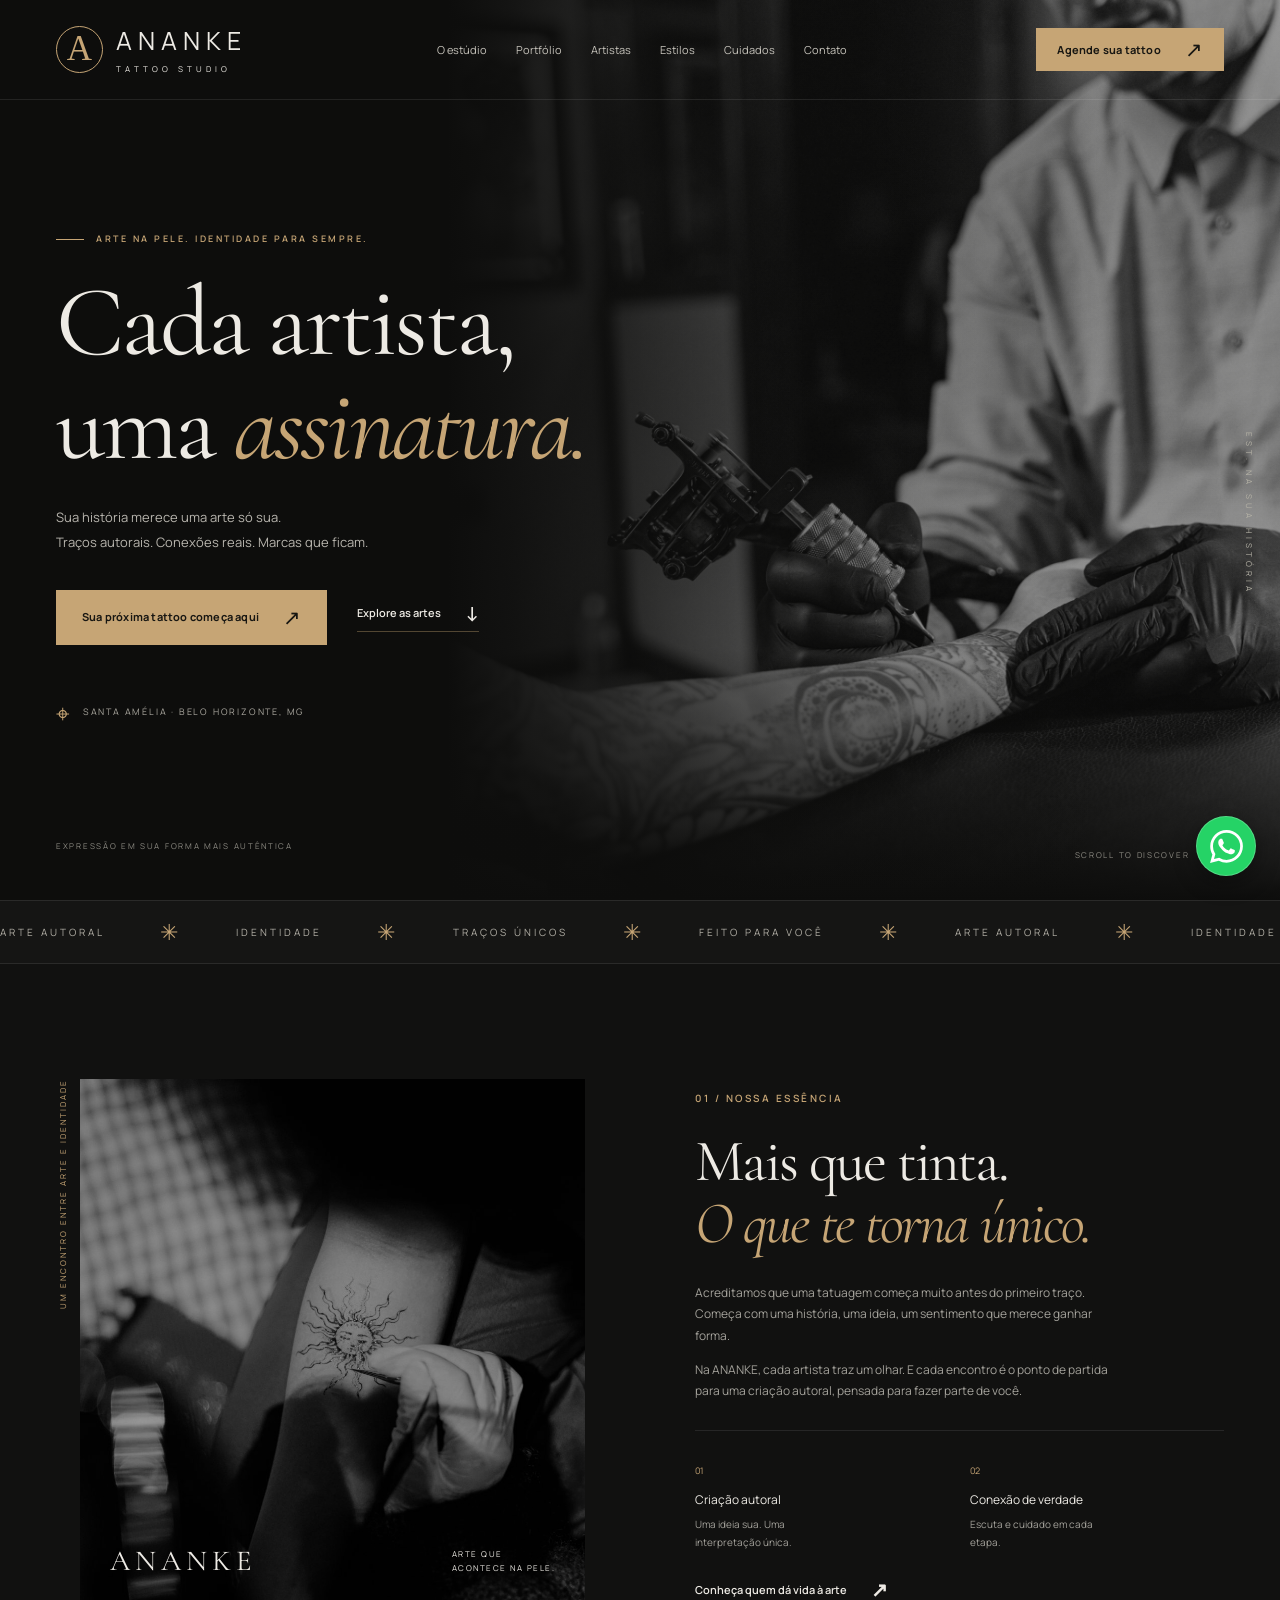
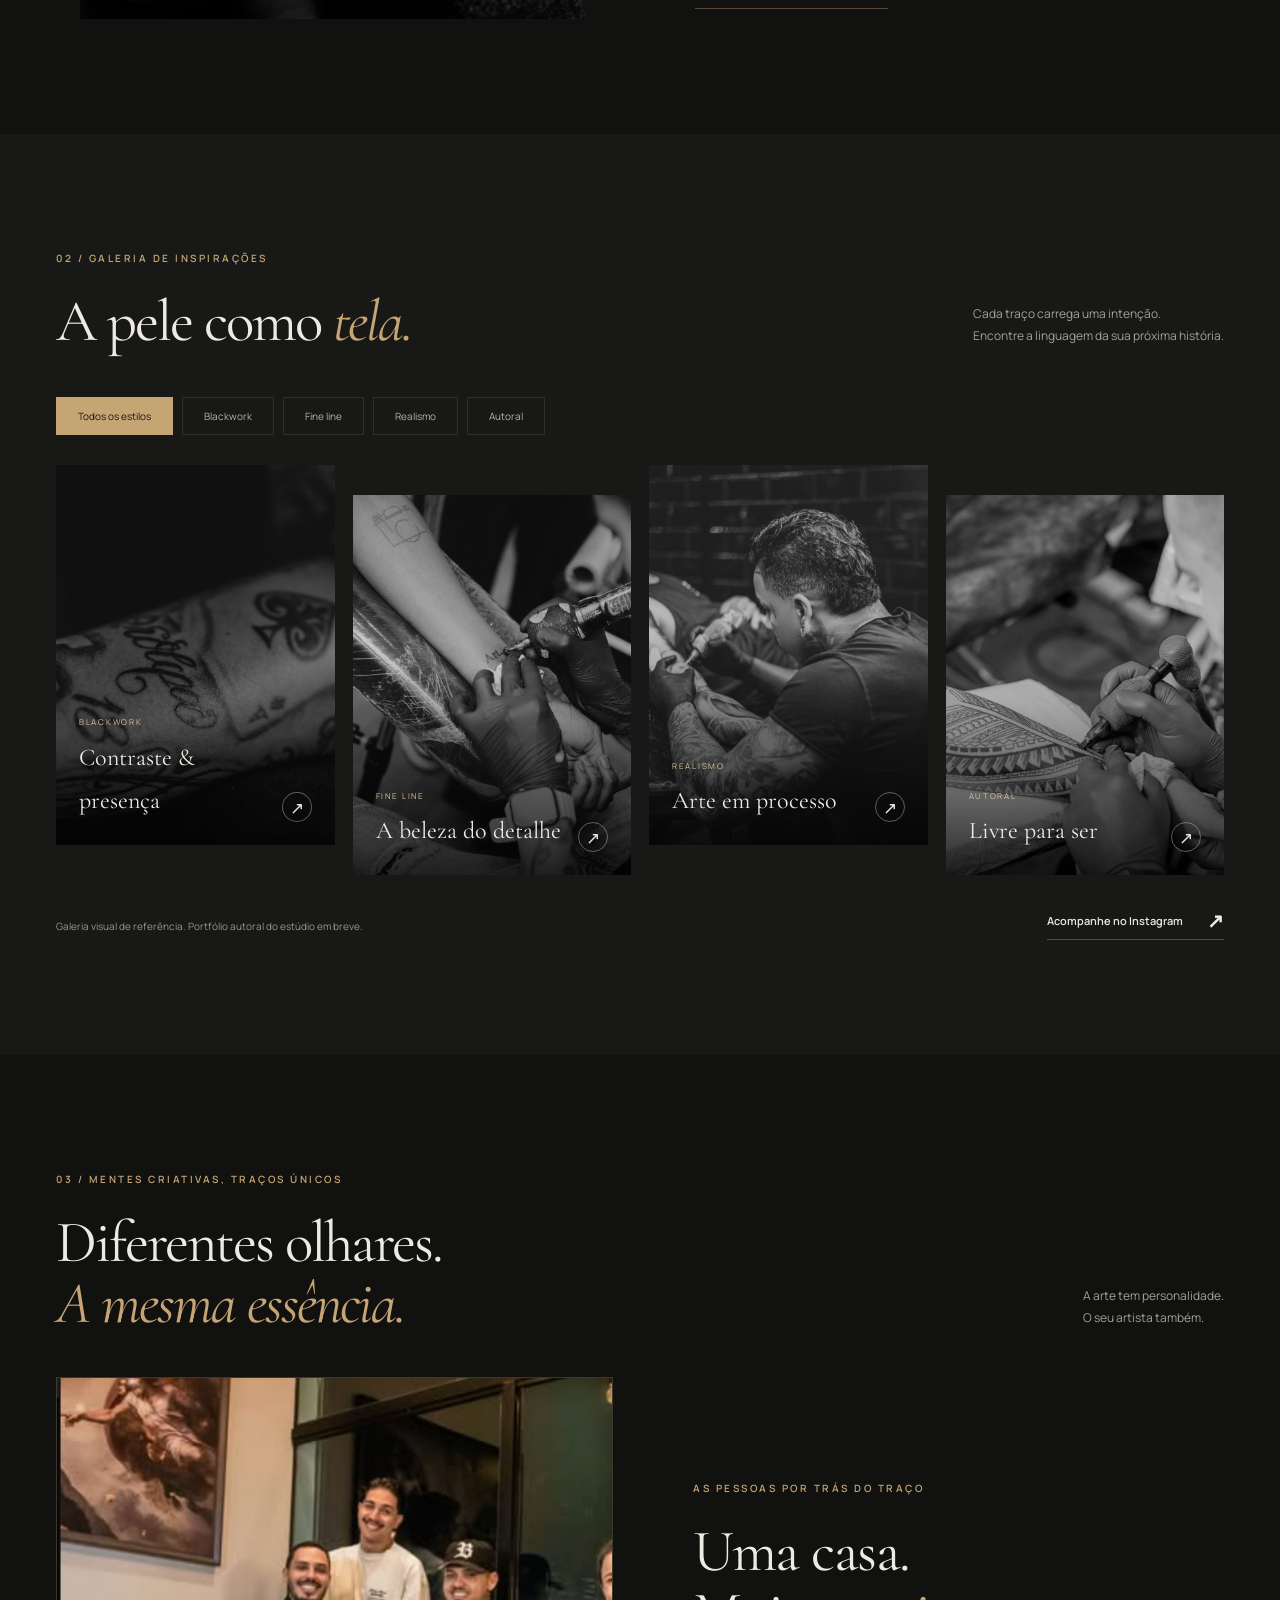
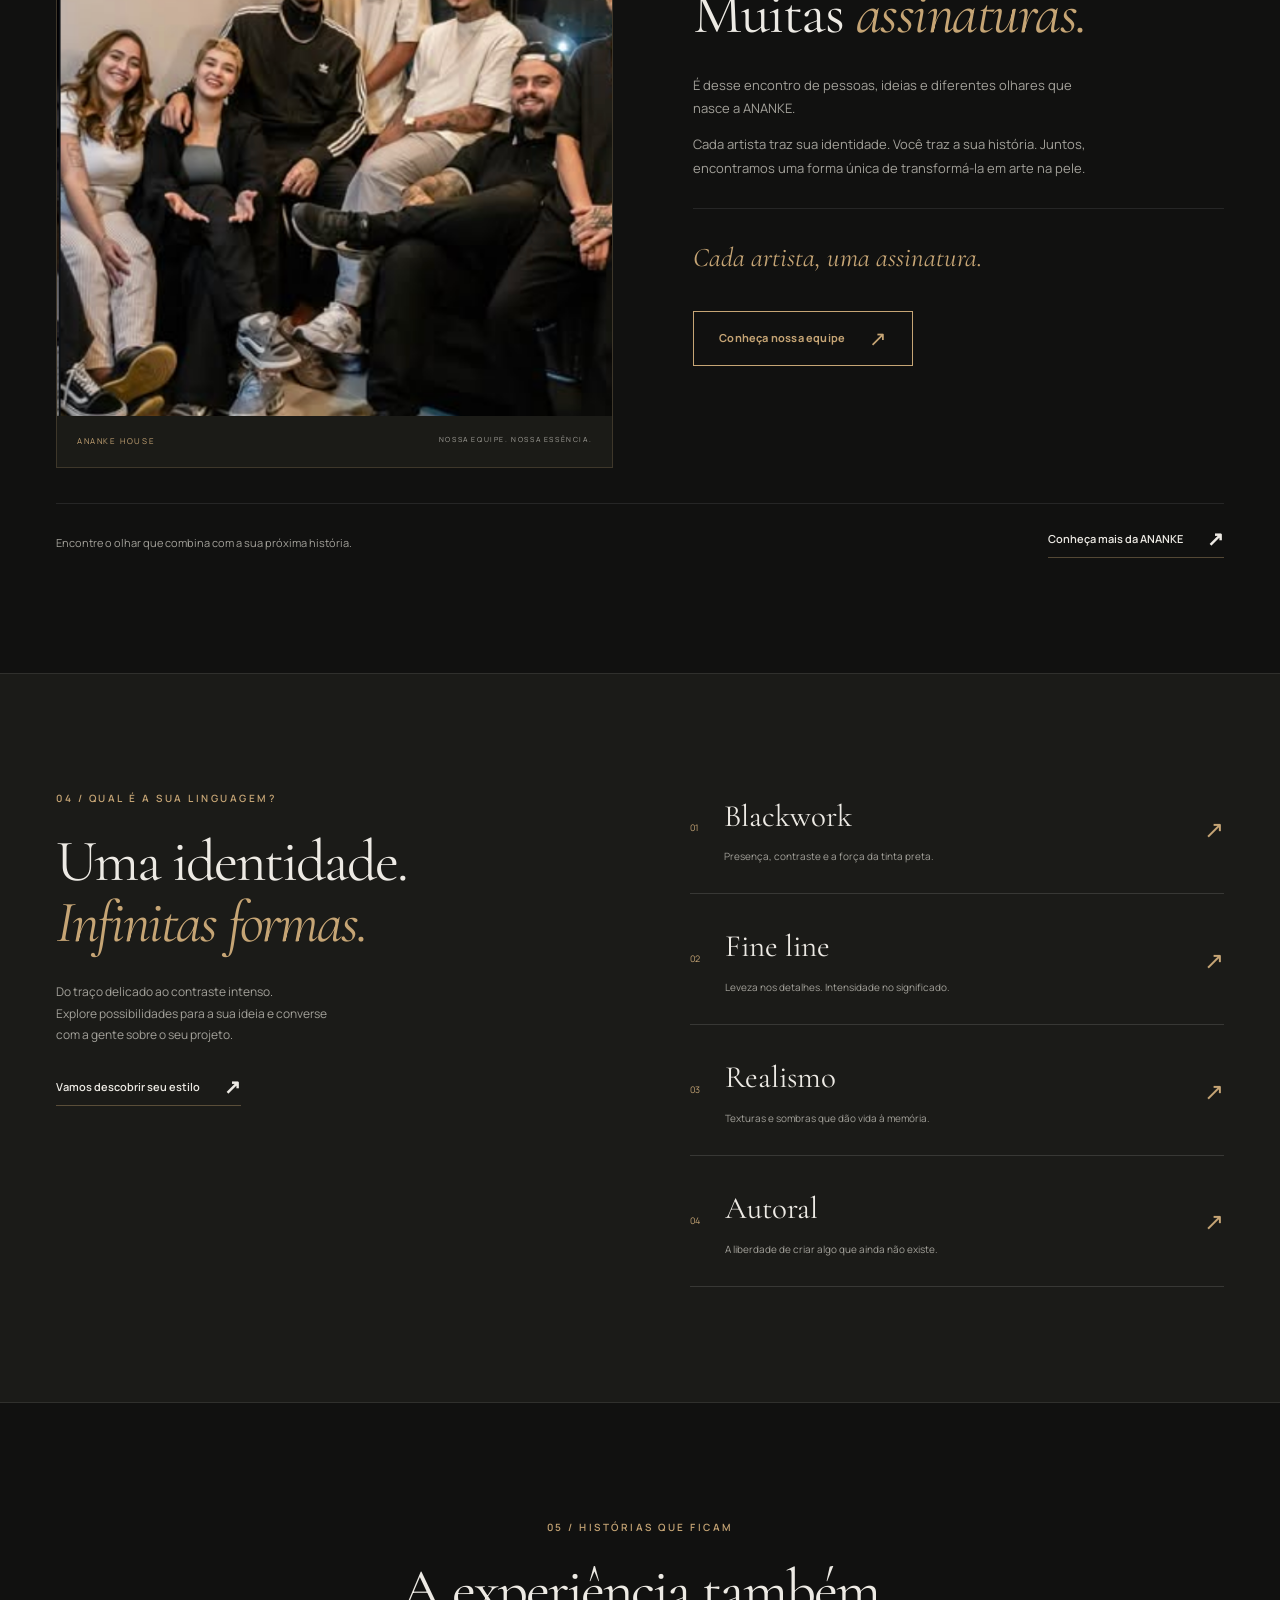
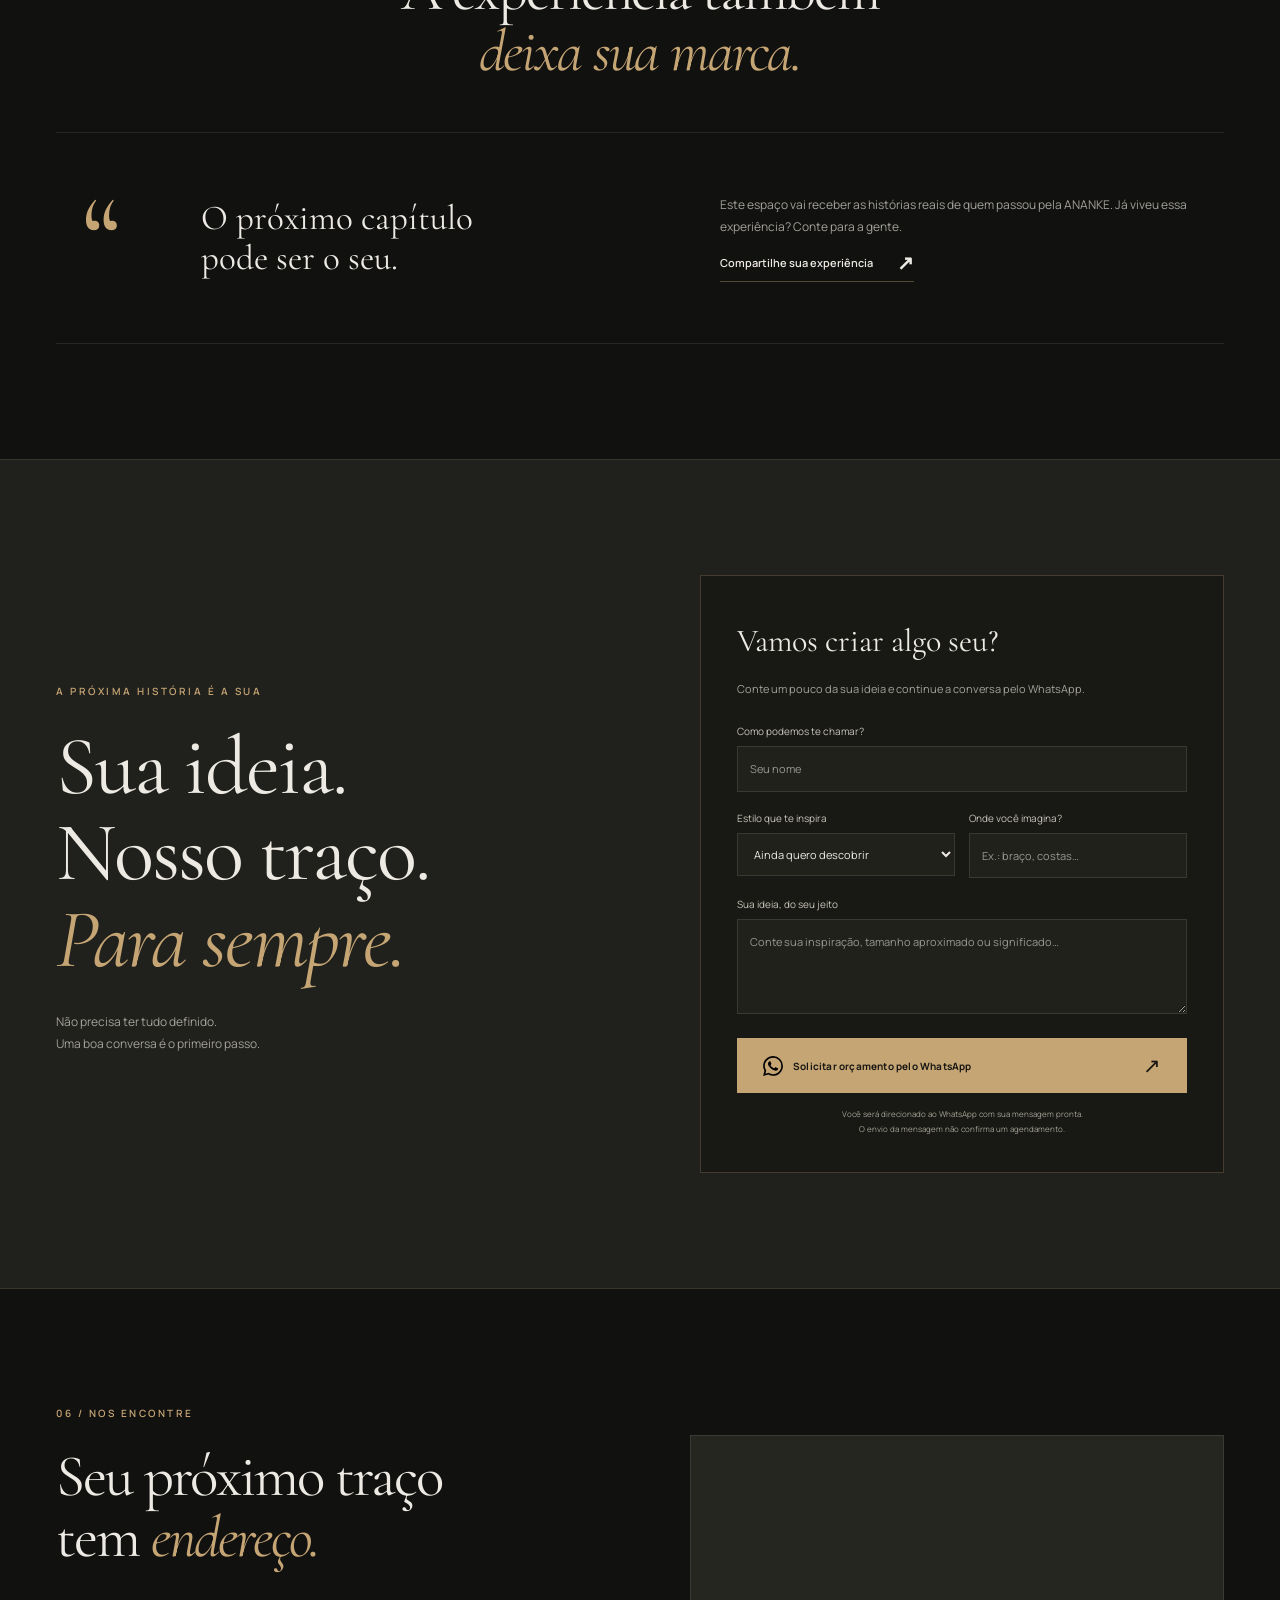
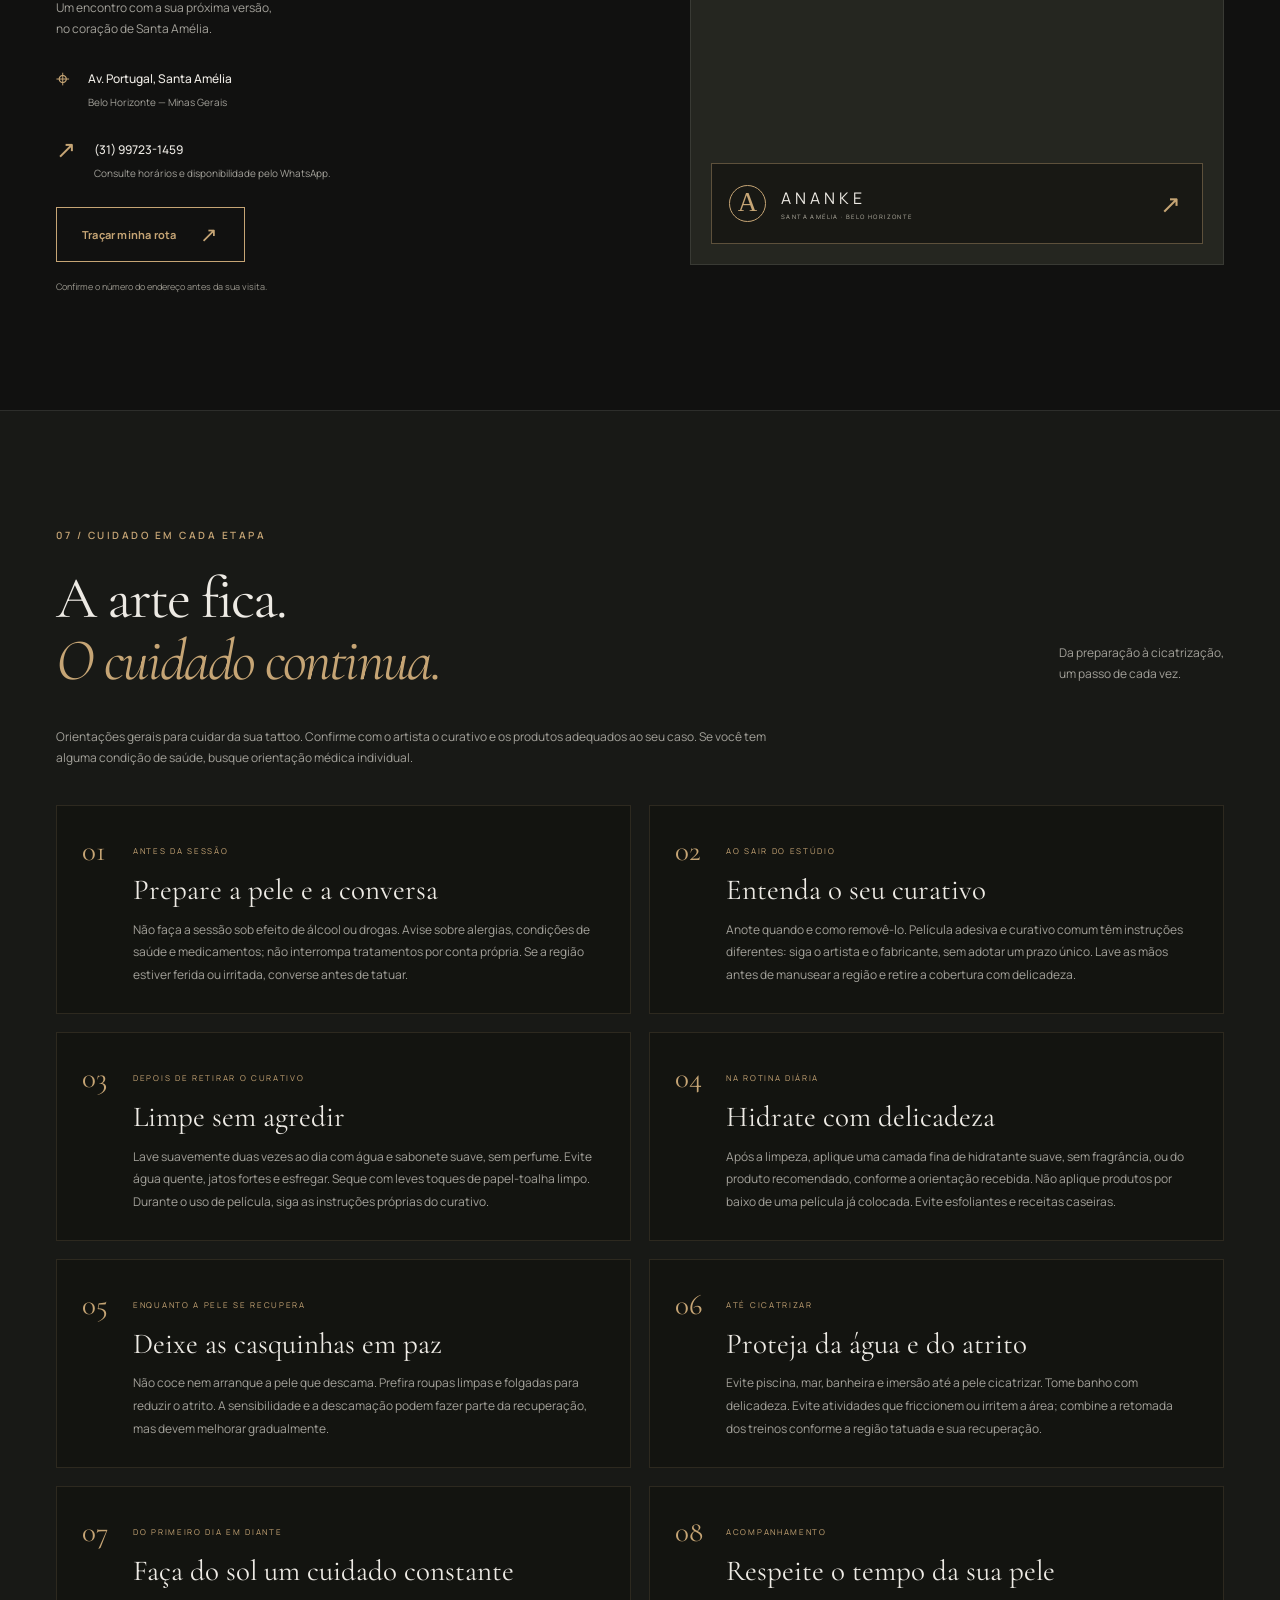
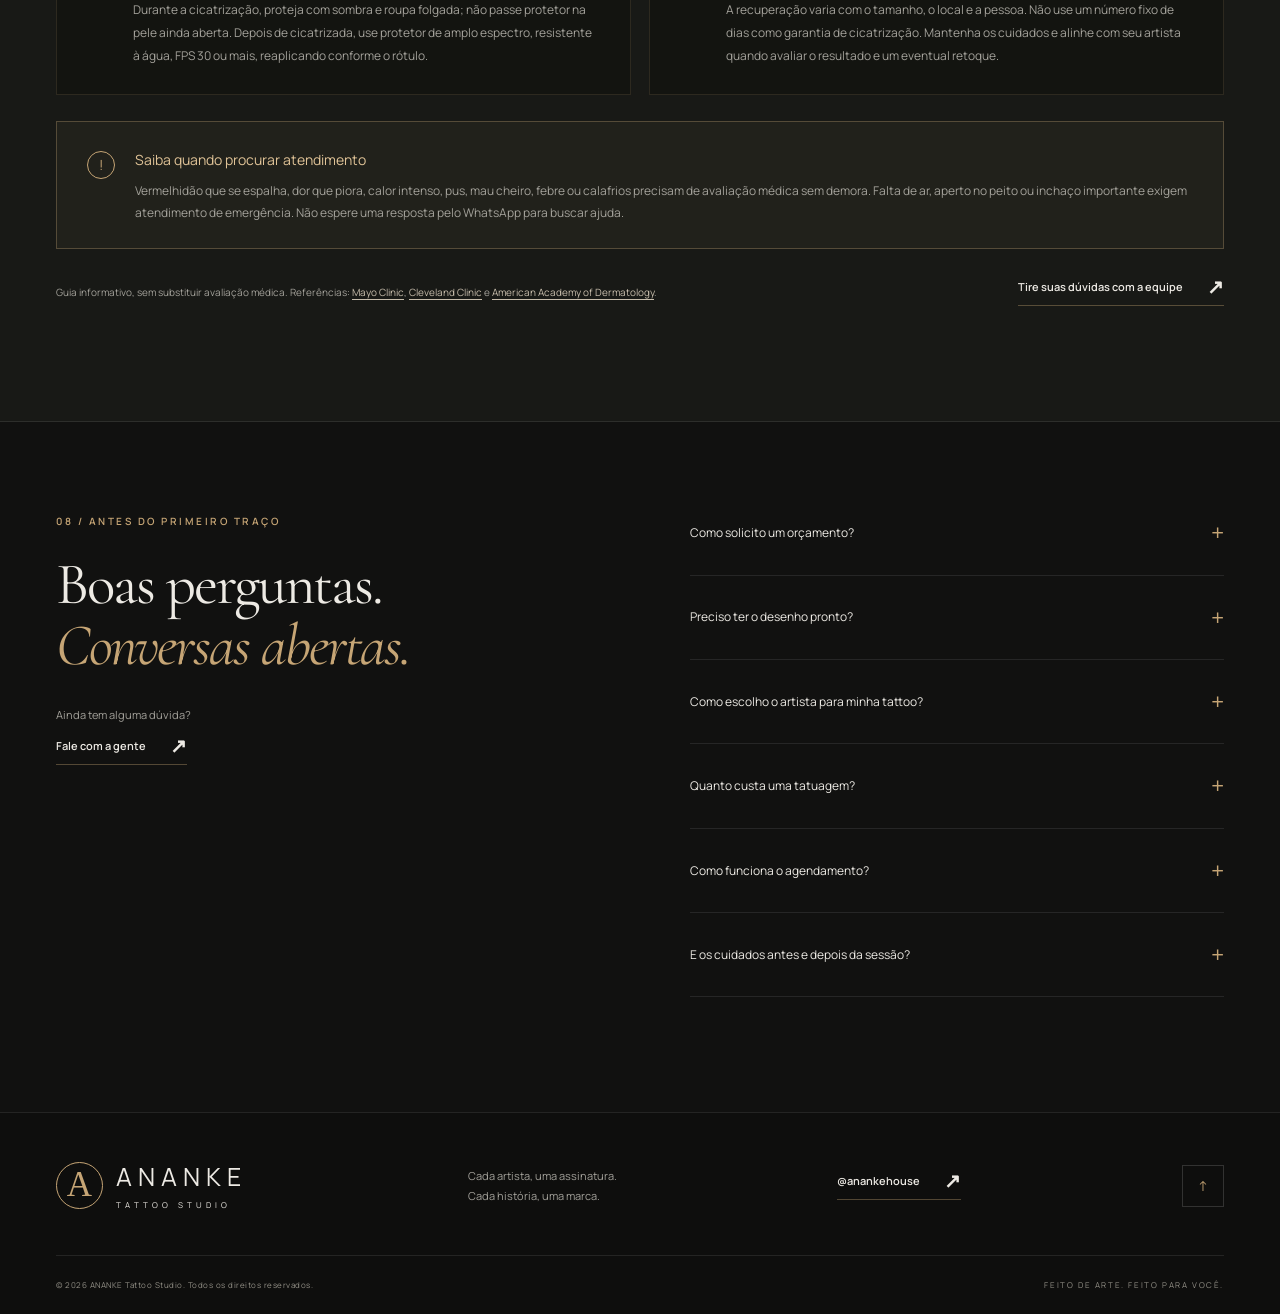
==== commit f15cf0d2: "Add dedicated team page with eight reference profiles and WhatsApp contacts" ====
--- a/index.html
+++ b/index.html
@@ -14,9 +14,9 @@
   <link rel="preconnect" href="https://fonts.googleapis.com">
   <link rel="preconnect" href="https://fonts.gstatic.com" crossorigin>
   <link href="https://fonts.googleapis.com/css2?family=Cormorant+Garamond:ital,wght@0,400;0,500;0,600;1,400;1,500&family=Manrope:wght@400;500;600;700&display=swap" rel="stylesheet">
-  <link rel="stylesheet" href="styles.css?v=20260920-2">
-  <script src="content.js?v=20260920-2" defer></script>
-  <script src="script.js?v=20260920-2" defer></script>
+  <link rel="stylesheet" href="styles.css?v=team-8">
+  <script src="content.js?v=team-8" defer></script>
+  <script src="script.js?v=team-8" defer></script>
 </head>
 <body>
 <a class="skip-link" href="#conteudo">Pular para o conteúdo</a>
@@ -42,14 +42,14 @@
   <div class="marquee" aria-label="Arte autoral, identidade, traços únicos, feito para você"><div>ARTE AUTORAL <span>✳</span> IDENTIDADE <span>✳</span> TRAÇOS ÚNICOS <span>✳</span> FEITO PARA VOCÊ <span>✳</span> ARTE AUTORAL <span>✳</span> IDENTIDADE <span>✳</span> TRAÇOS ÚNICOS <span>✳</span></div></div>
   <section class="section studio container" id="estudio">
     <div class="studio-visual reveal"><img src="assets/studio.jpg" alt="Mãos de um tatuador durante o processo criativo; imagem de referência" loading="lazy" width="900" height="1100"><div class="image-caption"><span>ANANKE</span><span>ARTE QUE<br>ACONTECE NA PELE.</span></div><div class="vertical-label">UM ENCONTRO ENTRE ARTE E IDENTIDADE</div></div>
-    <div class="studio-copy reveal"><p class="eyebrow">01 / NOSSA ESSÊNCIA</p><h2>Mais que tinta.<br><em>O que te torna único.</em></h2><p>Acreditamos que uma tatuagem começa muito antes do primeiro traço. Começa com uma história, uma ideia, um sentimento que merece ganhar forma.</p><p>Na ANANKE, cada artista traz um olhar. E cada encontro é o ponto de partida para uma criação autoral, pensada para fazer parte de você.</p><div class="values"><div><span>01</span><h3>Criação autoral</h3><p>Uma ideia sua. Uma interpretação única.</p></div><div><span>02</span><h3>Conexão de verdade</h3><p>Escuta e cuidado em cada etapa.</p></div></div><a class="text-link" href="#artistas">Conheça quem dá vida à arte <span>↗</span></a></div>
+    <div class="studio-copy reveal"><p class="eyebrow">01 / NOSSA ESSÊNCIA</p><h2>Mais que tinta.<br><em>O que te torna único.</em></h2><p>Acreditamos que uma tatuagem começa muito antes do primeiro traço. Começa com uma história, uma ideia, um sentimento que merece ganhar forma.</p><p>Na ANANKE, cada artista traz um olhar. E cada encontro é o ponto de partida para uma criação autoral, pensada para fazer parte de você.</p><div class="values"><div><span>01</span><h3>Criação autoral</h3><p>Uma ideia sua. Uma interpretação única.</p></div><div><span>02</span><h3>Conexão de verdade</h3><p>Escuta e cuidado em cada etapa.</p></div></div><a class="text-link" href="equipe.html">Conheça quem dá vida à arte <span>↗</span></a></div>
   </section>
   <section class="section portfolio" id="portfolio"><div class="container"><div class="section-heading reveal"><div><p class="eyebrow">02 / GALERIA DE INSPIRAÇÕES</p><h2>A pele como <em>tela.</em></h2></div><p>Cada traço carrega uma intenção.<br>Encontre a linguagem da sua próxima história.</p></div><div class="filter-bar" role="group" aria-label="Filtrar galeria por estilo"><button class="filter active" data-filter="all" aria-pressed="true">Todos os estilos</button><button class="filter" data-filter="blackwork" aria-pressed="false">Blackwork</button><button class="filter" data-filter="fineline" aria-pressed="false">Fine line</button><button class="filter" data-filter="realismo" aria-pressed="false">Realismo</button><button class="filter" data-filter="autoral" aria-pressed="false">Autoral</button></div><div class="gallery" id="gallery"></div><p class="gallery-status sr-only" role="status" aria-live="polite"></p><div class="gallery-footer"><p class="reference-note">Galeria visual de referência. Portfólio autoral do estúdio em breve.</p><a class="text-link" href="https://www.instagram.com/anankehouse/" target="_blank" rel="noopener noreferrer">Acompanhe no Instagram <span>↗</span></a></div></div></section>
   <section class="section artists container" id="artistas" aria-labelledby="artists-title">
     <div class="section-heading reveal"><div><p class="eyebrow">03 / MENTES CRIATIVAS, TRAÇOS ÚNICOS</p><h2 id="artists-title">Diferentes olhares.<br><em>A mesma essência.</em></h2></div><p>A arte tem personalidade.<br>O seu artista também.</p></div>
     <div class="team-feature">
       <figure class="team-photo reveal"><img src="assets/equipe.png" alt="Artistas da equipe ANANKE reunidos no estúdio" width="626" height="720" loading="lazy"><figcaption><span>ANANKE HOUSE</span><span>NOSSA EQUIPE. NOSSA ESSÊNCIA.</span></figcaption></figure>
-      <div class="team-copy reveal"><p class="eyebrow">AS PESSOAS POR TRÁS DO TRAÇO</p><h3>Uma casa.<br>Muitas <em>assinaturas.</em></h3><p>É desse encontro de pessoas, ideias e diferentes olhares que nasce a ANANKE.</p><p>Cada artista traz sua identidade. Você traz a sua história. Juntos, encontramos uma forma única de transformá-la em arte na pele.</p><div class="team-signature">Cada artista, uma assinatura.</div><a class="button button-outline" data-whatsapp data-message="Olá, ANANKE! Quero conhecer a equipe e encontrar o artista ideal para minha tattoo." href="https://wa.me/5531997231459" target="_blank" rel="noopener noreferrer">Converse com nossa equipe <span aria-hidden="true">↗</span></a></div>
+      <div class="team-copy reveal"><p class="eyebrow">AS PESSOAS POR TRÁS DO TRAÇO</p><h3>Uma casa.<br>Muitas <em>assinaturas.</em></h3><p>É desse encontro de pessoas, ideias e diferentes olhares que nasce a ANANKE.</p><p>Cada artista traz sua identidade. Você traz a sua história. Juntos, encontramos uma forma única de transformá-la em arte na pele.</p><div class="team-signature">Cada artista, uma assinatura.</div><a class="button button-outline" href="equipe.html">Conheça nossa equipe <span aria-hidden="true">↗</span></a></div>
     </div>
     <div class="artists-grid" id="artists-grid" hidden></div>
     <div class="artists-footer"><p>Encontre o olhar que combina com a sua próxima história.</p><a class="text-link" href="https://www.instagram.com/anankehouse/" target="_blank" rel="noopener noreferrer">Conheça mais da ANANKE <span aria-hidden="true">↗</span></a></div>
